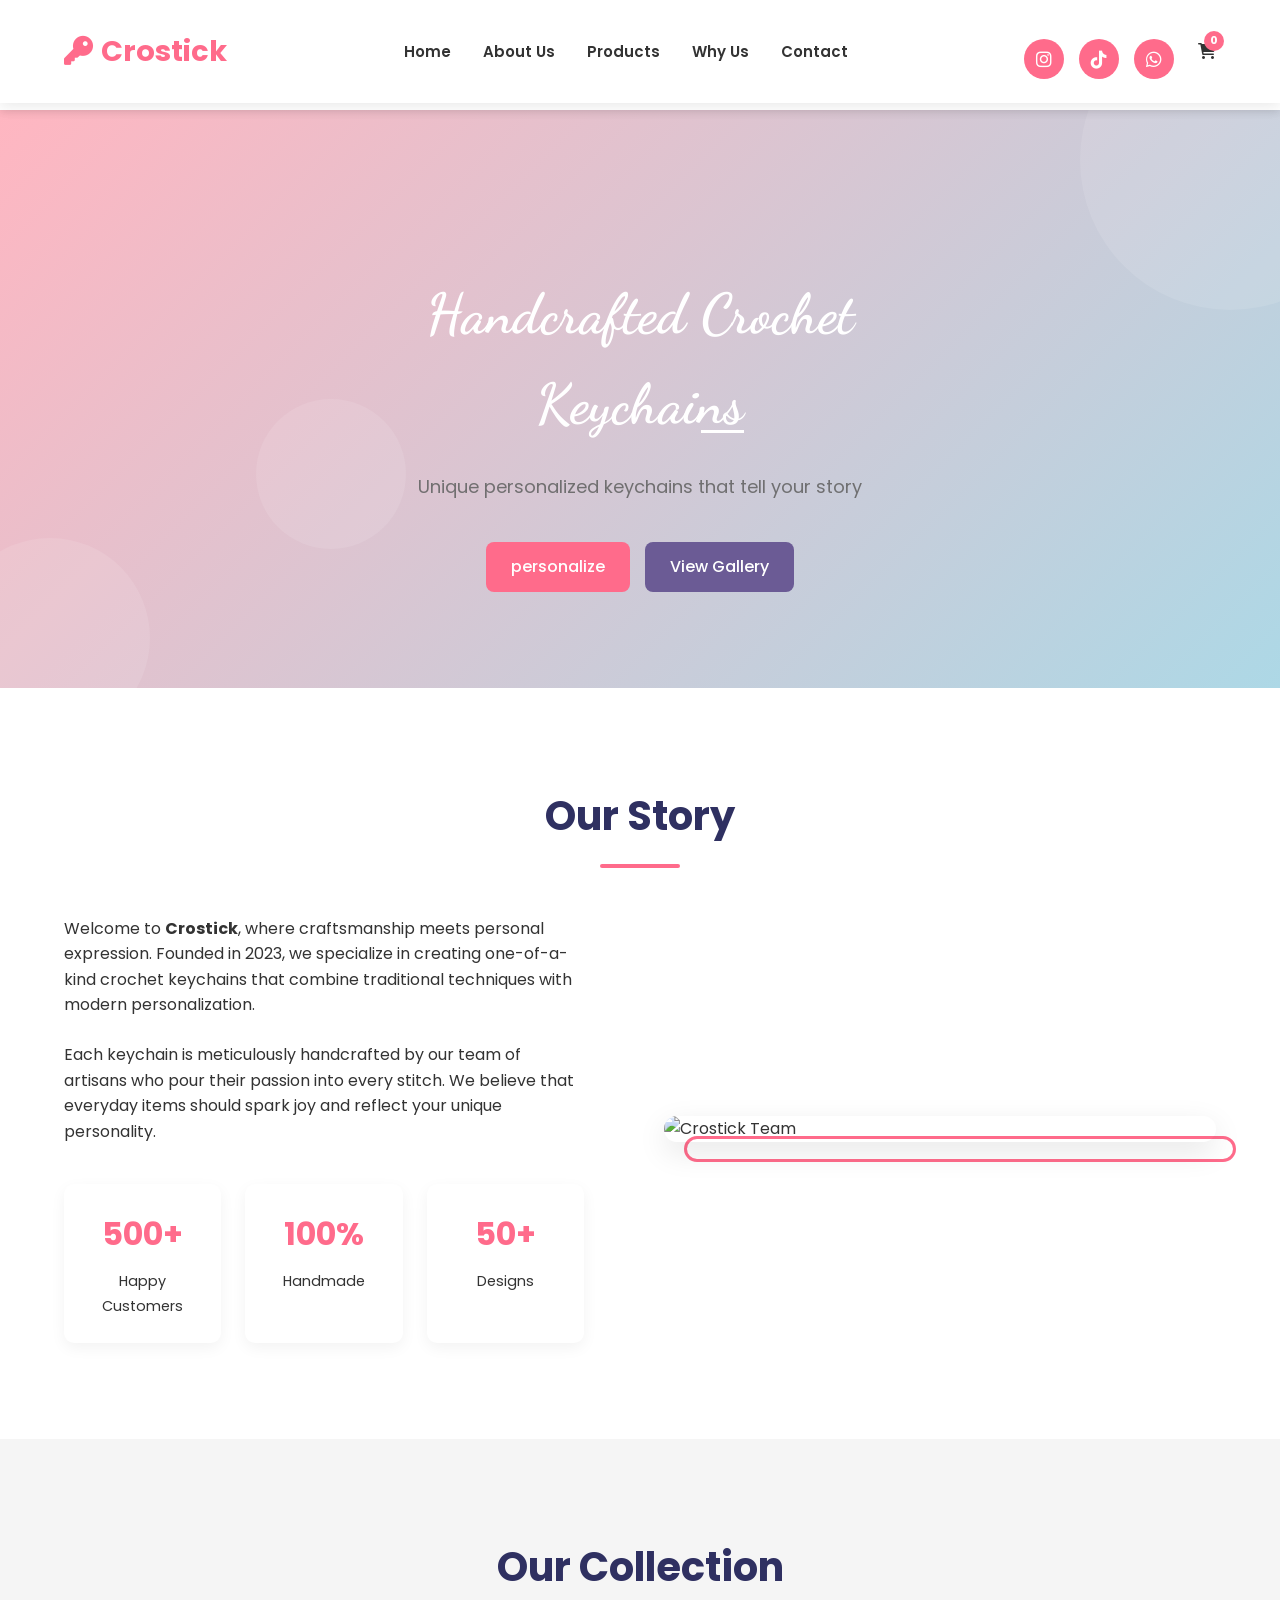
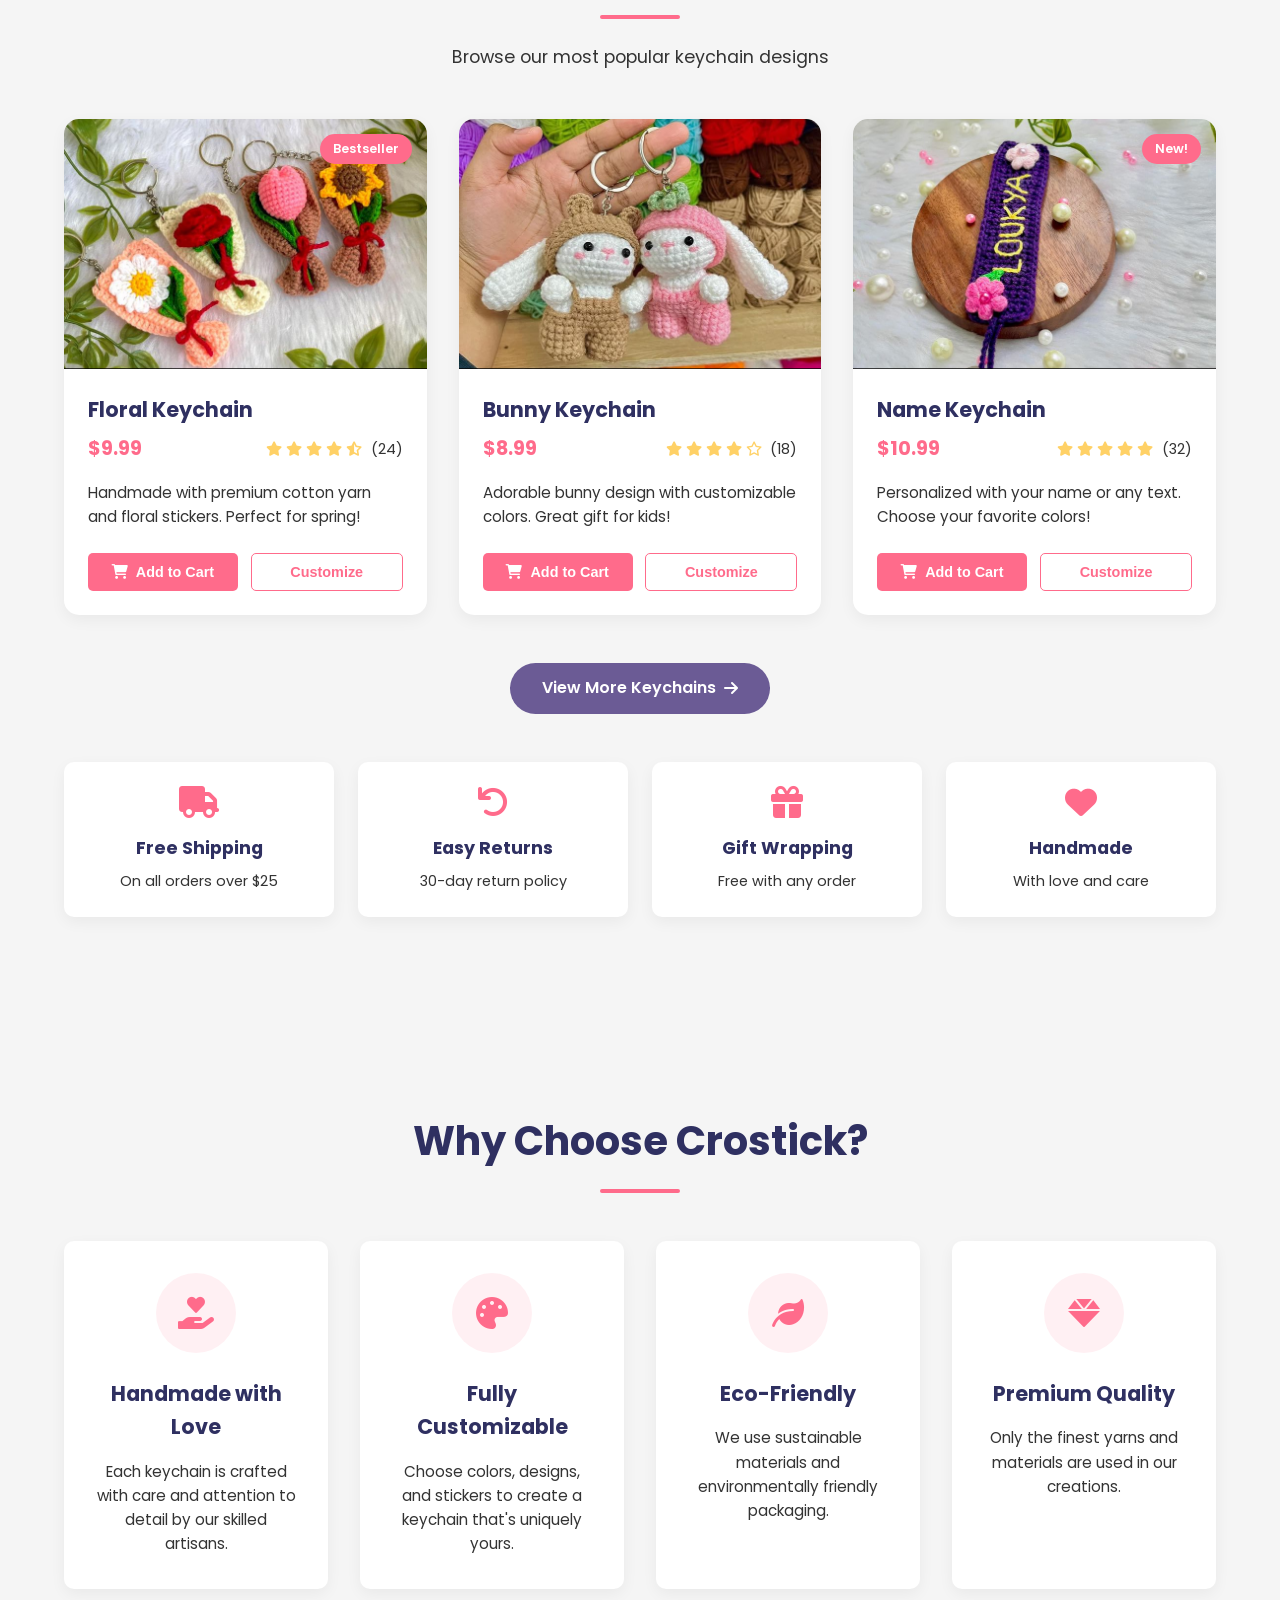
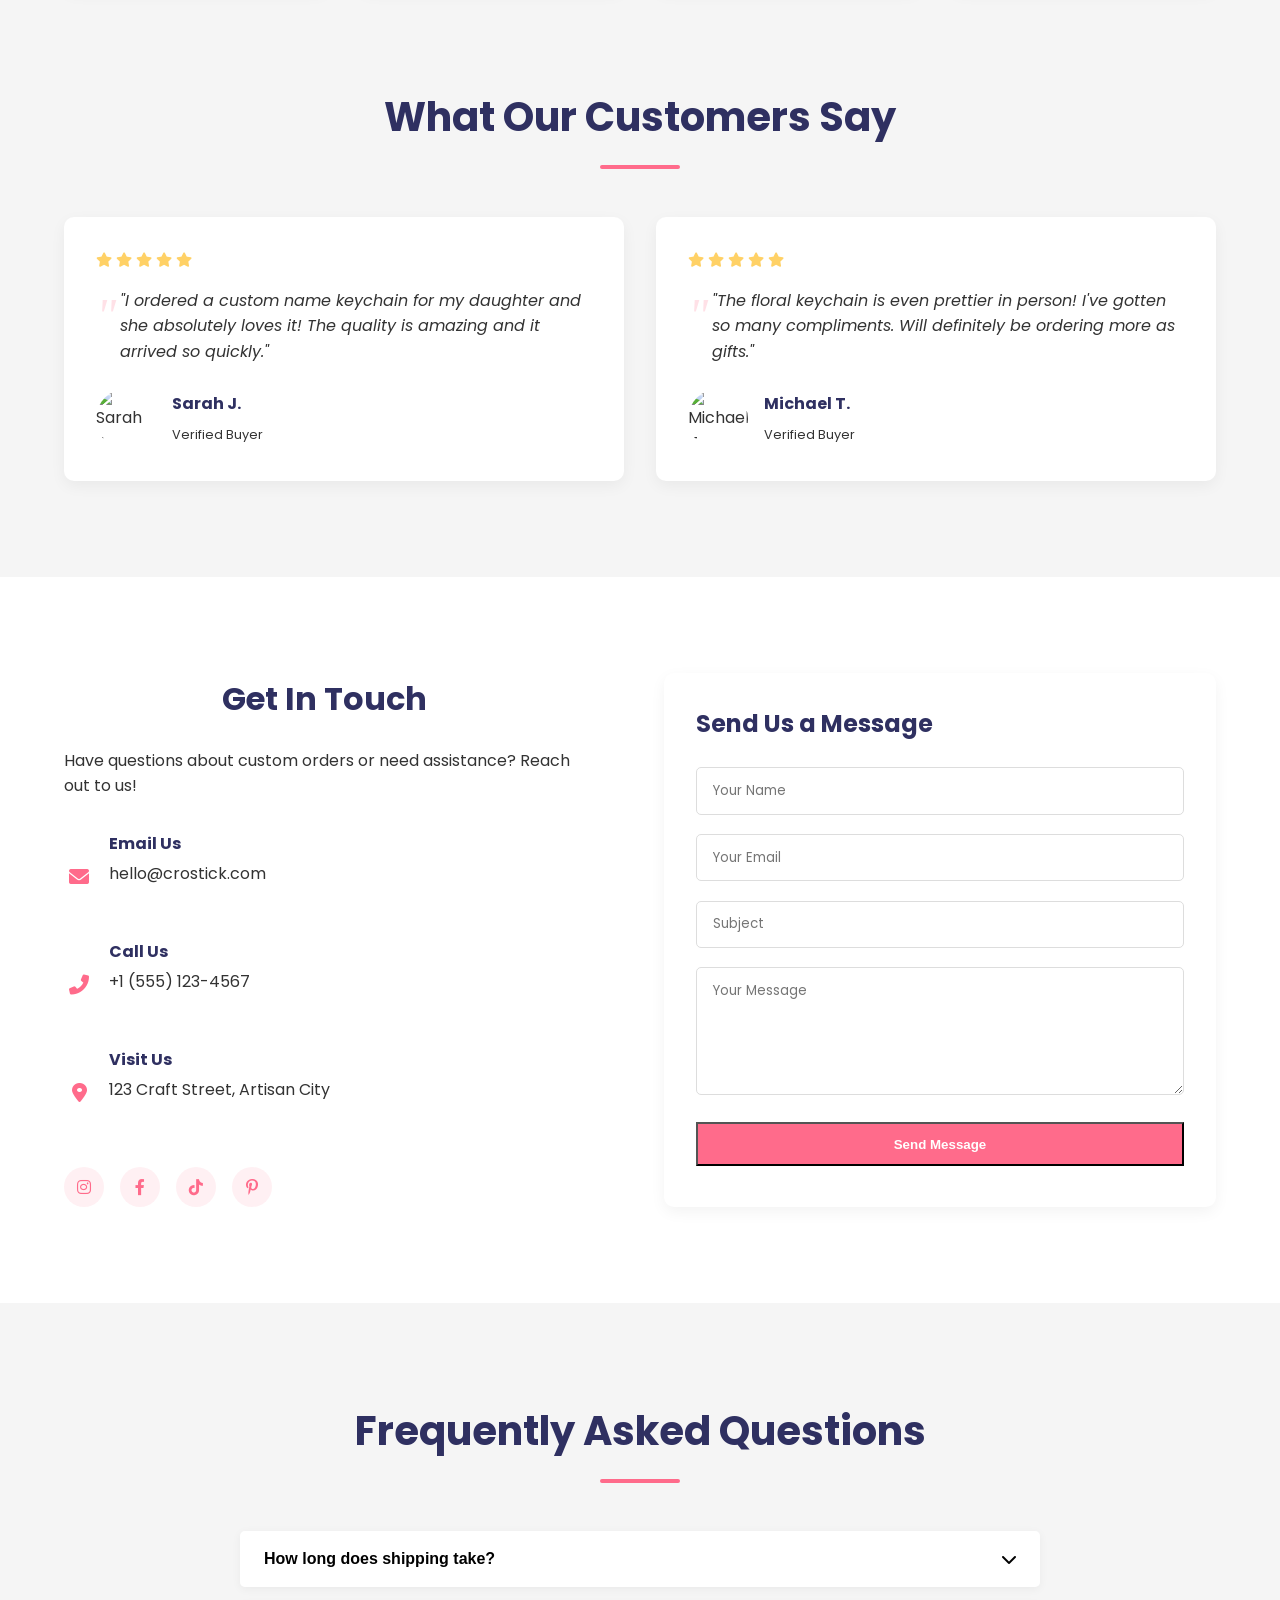
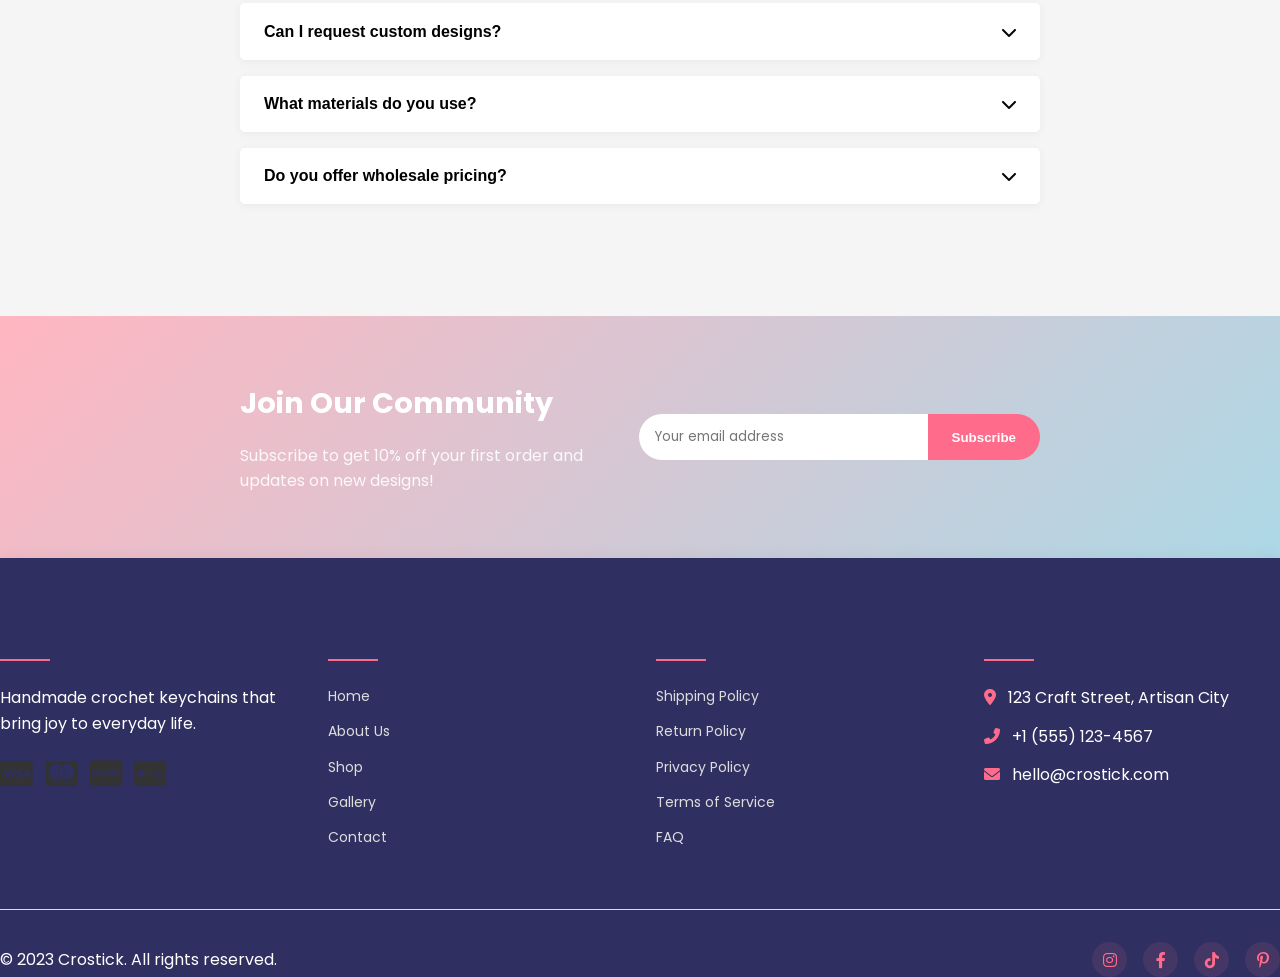
==== index.html @ c7daac14 "proyecto" ====
<!DOCTYPE html>
<html lang="en">
<head>
    <meta charset="UTF-8">
    <meta name="viewport" content="width=device-width, initial-scale=1.0">
    <title>Crostick - Personalized Crochet Keychains</title>
    <link rel="stylesheet" href="css/index.css">
    <link rel="stylesheet" href="https://cdnjs.cloudflare.com/ajax/libs/font-awesome/6.0.0/css/all.min.css">
    <link href="https://fonts.googleapis.com/css2?family=Poppins:wght@400;600;700&family=Dancing+Script:wght@700&display=swap" rel="stylesheet">
    <style>
    /* Animación para desplegar FAQ */
    .faq-answer {
        max-height: 0;
        overflow: hidden;
        transition: max-height 0.4s cubic-bezier(0.4,0,0.2,1);
    }
    .faq-item.active .faq-answer {
        max-height: 500px; /* Suficiente para el contenido */
    }
    </style>
</head>
<body>
    <!-- Navbar -->
    <header>
        <nav class="navbar">
            <div class="logo">
                <h1><i class="fas fa-key"></i> Crostick</h1>
            </div>
            <ul class="nav-links">
                <li><a href="#home">Home</a></li>
                <li><a href="#about">About Us</a></li>
                <li><a href="#products">Products</a></li>
                <li><a href="#why">Why Us</a></li>
                <li><a href="#contact">Contact</a></li>
            </ul>
            <div class="nav-right">
                <div class="social-icons">
                    <a href="#"><i class="fab fa-instagram"></i></a>
                    <a href="#"><i class="fab fa-tiktok"></i></a>
                    <a href="#"><i class="fab fa-whatsapp"></i></a>
                </div>
                <div class="cart-icon">
                    <i class="fas fa-shopping-cart"></i>
                    <span class="cart-count">0</span>
                </div>
            </div>
        </nav>
    </header>

    <!-- Hero Section -->
    <section id="home" class="hero">
        <div class="hero-content">
            <h1>Handcrafted <span>Crochet Keychains</span></h1>
            <p class="subtitle">Unique personalized keychains that tell your story</p>
            <div class="hero-buttons">
                <a href="personalize.html" class="btn btn-primary">personalize</a>
                <a href="galeria.html" class="btn btn-secondary">View Gallery</a>
            </div>
        </div>
        <div class="hero-decoration">
            <div class="decoration-circle"></div>
            <div class="decoration-circle"></div>
            <div class="decoration-circle"></div>
        </div>
    </section>

    <!-- About Us -->
    <section id="about" class="about">
        <div class="section-header">
            <h2>Our Story</h2>
            <div class="header-decoration"></div>
        </div>
        <div class="about-content">
            <div class="about-text">
                <p>Welcome to <strong>Crostick</strong>, where craftsmanship meets personal expression. Founded in 2023, we specialize in creating one-of-a-kind crochet keychains that combine traditional techniques with modern personalization.</p>
                <p>Each keychain is meticulously handcrafted by our team of artisans who pour their passion into every stitch. We believe that everyday items should spark joy and reflect your unique personality.</p>
                <div class="about-stats">
                    <div class="stat-item">
                        <span class="stat-number">500+</span>
                        <span class="stat-label">Happy Customers</span>
                    </div>
                    <div class="stat-item">
                        <span class="stat-number">100%</span>
                        <span class="stat-label">Handmade</span>
                    </div>
                    <div class="stat-item">
                        <span class="stat-number">50+</span>
                        <span class="stat-label">Designs</span>
                    </div>
                </div>
            </div>
            <div class="about-image">
                <img src="images/team.jpg" alt="Crostick Team">
                <div class="image-decoration"></div>
            </div>
        </div>
    </section>

    <!-- Products -->
    <section id="products" class="products">
        <div class="section-header">
            <h2>Our Collection</h2>
            <div class="header-decoration"></div>
            <p class="section-subtitle">Browse our most popular keychain designs</p>
        </div>
        <div class="product-grid">
            <div class="product-card">
                <div class="product-badge">Bestseller</div>
                <div class="product-image">
                    <img src="images/flores.jpg" alt="Floral Keychain">
                    <div class="quick-view">Quick View</div>
                </div>
                <div class="product-details">
                    <h3>Floral Keychain</h3>
                    <div class="product-meta">
                        <span class="price">$9.99</span>
                        <div class="rating">
                            <i class="fas fa-star"></i>
                            <i class="fas fa-star"></i>
                            <i class="fas fa-star"></i>
                            <i class="fas fa-star"></i>
                            <i class="fas fa-star-half-alt"></i>
                            <span>(24)</span>
                        </div>
                    </div>
                    <p class="description">Handmade with premium cotton yarn and floral stickers. Perfect for spring!</p>
                    <div class="product-actions">
                        <button class="btn-add"><i class="fas fa-shopping-cart"></i> Add to Cart</button>
                        <button class="btn-customize">Customize</button>
                    </div>
                </div>
            </div>
            
            <div class="product-card">
                <div class="product-image">
                    <img src="images/conejo.jpg" alt="Bunny Keychain">
                    <div class="quick-view">Quick View</div>
                </div>
                <div class="product-details">
                    <h3>Bunny Keychain</h3>
                    <div class="product-meta">
                        <span class="price">$8.99</span>
                        <div class="rating">
                            <i class="fas fa-star"></i>
                            <i class="fas fa-star"></i>
                            <i class="fas fa-star"></i>
                            <i class="fas fa-star"></i>
                            <i class="far fa-star"></i>
                            <span>(18)</span>
                        </div>
                    </div>
                    <p class="description">Adorable bunny design with customizable colors. Great gift for kids!</p>
                    <div class="product-actions">
                        <button class="btn-add"><i class="fas fa-shopping-cart"></i> Add to Cart</button>
                        <button class="btn-customize">Customize</button>
                    </div>
                </div>
            </div>
            
            <div class="product-card">
                <div class="product-badge">New!</div>
                <div class="product-image">
                    <img src="images/nombrw.jpg" alt="Name Keychain">
                    <div class="quick-view">Quick View</div>
                </div>
                <div class="product-details">
                    <h3>Name Keychain</h3>
                    <div class="product-meta">
                        <span class="price">$10.99</span>
                        <div class="rating">
                            <i class="fas fa-star"></i>
                            <i class="fas fa-star"></i>
                            <i class="fas fa-star"></i>
                            <i class="fas fa-star"></i>
                            <i class="fas fa-star"></i>
                            <span>(32)</span>
                        </div>
                    </div>
                    <p class="description">Personalized with your name or any text. Choose your favorite colors!</p>
                    <div class="product-actions">
                        <button class="btn-add"><i class="fas fa-shopping-cart"></i> Add to Cart</button>
                        <button class="btn-customize">Customize</button>
                    </div>
                </div>
            </div>
        </div>
        
        <div class="view-more">
            <a href="gallery.html" class="btn-view-more">
                View More Keychains <i class="fas fa-arrow-right"></i>
            </a>
        </div>
        
        <div class="product-benefits">
            <div class="benefit-card">
                <i class="fas fa-truck"></i>
                <h4>Free Shipping</h4>
                <p>On all orders over $25</p>
            </div>
            <div class="benefit-card">
                <i class="fas fa-undo"></i>
                <h4>Easy Returns</h4>
                <p>30-day return policy</p>
            </div>
            <div class="benefit-card">
                <i class="fas fa-gift"></i>
                <h4>Gift Wrapping</h4>
                <p>Free with any order</p>
            </div>
            <div class="benefit-card">
                <i class="fas fa-heart"></i>
                <h4>Handmade</h4>
                <p>With love and care</p>
            </div>
        </div>
    </section>

    <!-- Why Choose Us -->
    <section id="why" class="why">
        <div class="section-header">
            <h2>Why Choose Crostick?</h2>
            <div class="header-decoration"></div>
        </div>
        <div class="reasons">
            <div class="reason-card">
                <div class="reason-icon">
                    <i class="fas fa-hand-holding-heart"></i>
                </div>
                <h3>Handmade with Love</h3>
                <p>Each keychain is crafted with care and attention to detail by our skilled artisans.</p>
            </div>
            <div class="reason-card">
                <div class="reason-icon">
                    <i class="fas fa-palette"></i>
                </div>
                <h3>Fully Customizable</h3>
                <p>Choose colors, designs, and stickers to create a keychain that's uniquely yours.</p>
            </div>
            <div class="reason-card">
                <div class="reason-icon">
                    <i class="fas fa-leaf"></i>
                </div>
                <h3>Eco-Friendly</h3>
                <p>We use sustainable materials and environmentally friendly packaging.</p>
            </div>
            <div class="reason-card">
                <div class="reason-icon">
                    <i class="fas fa-gem"></i>
                </div>
                <h3>Premium Quality</h3>
                <p>Only the finest yarns and materials are used in our creations.</p>
            </div>
        </div>
        
        <div class="testimonials">
            <div class="section-header">
                <h2>What Our Customers Say</h2>
                <div class="header-decoration"></div>
            </div>
            <div class="testimonial-grid">
                <div class="testimonial-card">
                    <div class="testimonial-content">
                        <div class="rating">
                            <i class="fas fa-star"></i>
                            <i class="fas fa-star"></i>
                            <i class="fas fa-star"></i>
                            <i class="fas fa-star"></i>
                            <i class="fas fa-star"></i>
                        </div>
                        <p>"I ordered a custom name keychain for my daughter and she absolutely loves it! The quality is amazing and it arrived so quickly."</p>
                    </div>
                    <div class="testimonial-author">
                        <img src="images/customer1.jpg" alt="Sarah J.">
                        <div>
                            <h4>Sarah J.</h4>
                            <span>Verified Buyer</span>
                        </div>
                    </div>
                </div>
                
                <div class="testimonial-card">
                    <div class="testimonial-content">
                        <div class="rating">
                            <i class="fas fa-star"></i>
                            <i class="fas fa-star"></i>
                            <i class="fas fa-star"></i>
                            <i class="fas fa-star"></i>
                            <i class="fas fa-star"></i>
                        </div>
                        <p>"The floral keychain is even prettier in person! I've gotten so many compliments. Will definitely be ordering more as gifts."</p>
                    </div>
                    <div class="testimonial-author">
                        <img src="images/customer2.jpg" alt="Michael T.">
                        <div>
                            <h4>Michael T.</h4>
                            <span>Verified Buyer</span>
                        </div>
                    </div>
                </div>
            </div>
        </div>
    </section>

    <!-- Contact -->
    <section id="contact" class="contact">
        <div class="contact-container">
            <div class="contact-info">
                <h2>Get In Touch</h2>
                <p>Have questions about custom orders or need assistance? Reach out to us!</p>
                
                <div class="info-item">
                    <i class="fas fa-envelope"></i>
                    <div>
                        <h4>Email Us</h4>
                        <p>hello@crostick.com</p>
                    </div>
                </div>
                
                <div class="info-item">
                    <i class="fas fa-phone-alt"></i>
                    <div>
                        <h4>Call Us</h4>
                        <p>+1 (555) 123-4567</p>
                    </div>
                </div>
                
                <div class="info-item">
                    <i class="fas fa-map-marker-alt"></i>
                    <div>
                        <h4>Visit Us</h4>
                        <p>123 Craft Street, Artisan City</p>
                    </div>
                </div>
                
                <div class="social-links">
                    <a href="#"><i class="fab fa-instagram"></i></a>
                    <a href="#"><i class="fab fa-facebook-f"></i></a>
                    <a href="#"><i class="fab fa-tiktok"></i></a>
                    <a href="#"><i class="fab fa-pinterest-p"></i></a>
                </div>
            </div>
            
            <div class="contact-form">
                <h3>Send Us a Message</h3>
                <form>
                    <div class="form-group">
                        <input type="text" placeholder="Your Name" required>
                    </div>
                    <div class="form-group">
                        <input type="email" placeholder="Your Email" required>
                    </div>
                    <div class="form-group">
                        <input type="text" placeholder="Subject">
                    </div>
                    <div class="form-group">
                        <textarea placeholder="Your Message" rows="5" required></textarea>
                    </div>
                    <button type="submit" class="btn-submit">Send Message</button>
                </form>
            </div>
        </div>
    </section>

    <!-- FAQ -->
    <section class="faq">
        <div class="section-header">
            <h2>Frequently Asked Questions</h2>
            <div class="header-decoration"></div>
        </div>
        <div class="faq-container">
            <div class="faq-item">
                <button class="faq-question">
                    How long does shipping take?
                    <i class="fas fa-chevron-down"></i>
                </button>
                <div class="faq-answer">
                    <p>We typically process orders within 1-2 business days. Domestic shipping takes 3-5 business days, while international shipping may take 7-14 business days depending on your location.</p>
                </div>
            </div>
            
            <div class="faq-item">
                <button class="faq-question">
                    Can I request custom designs?
                    <i class="fas fa-chevron-down"></i>
                </button>
                <div class="faq-answer">
                    <p>Absolutely! We love creating custom designs. Please contact us with your ideas and we'll work with you to bring your vision to life. Custom orders may take 1-2 weeks to complete.</p>
                </div>
            </div>
            
            <div class="faq-item">
                <button class="faq-question">
                    What materials do you use?
                    <i class="fas fa-chevron-down"></i>
                </button>
                <div class="faq-answer">
                    <p>We use high-quality cotton yarn for durability and softness. Our stickers are waterproof and fade-resistant. All materials are non-toxic and safe for all ages.</p>
                </div>
            </div>
            
            <div class="faq-item">
                <button class="faq-question">
                    Do you offer wholesale pricing?
                    <i class="fas fa-chevron-down"></i>
                </button>
                <div class="faq-answer">
                    <p>Yes! We offer special pricing for bulk orders (10+ items). Please email us at wholesale@crostick.com for more information.</p>
                </div>
            </div>
        </div>
    </section>

    <!-- Newsletter -->
    <section class="newsletter">
        <div class="newsletter-container">
            <div class="newsletter-text">
                <h3>Join Our Community</h3>
                <p>Subscribe to get 10% off your first order and updates on new designs!</p>
            </div>
            <form class="newsletter-form">
                <input type="email" placeholder="Your email address" required>
                <button type="submit">Subscribe</button>
            </form>
        </div>
    </section>

    <!-- Footer -->
    <footer>
        <div class="footer-container">
            <div class="footer-col">
                <h4><i class="fas fa-key"></i> Crostick</h4>
                <p>Handmade crochet keychains that bring joy to everyday life.</p>
                <div class="payment-methods">
                    <i class="fab fa-cc-visa"></i>
                    <i class="fab fa-cc-mastercard"></i>
                    <i class="fab fa-cc-paypal"></i>
                    <i class="fab fa-cc-apple-pay"></i>
                </div>
            </div>
            
            <div class="footer-col">
                <h4>Quick Links</h4>
                <ul>
                    <li><a href="#home">Home</a></li>
                    <li><a href="#about">About Us</a></li>
                    <li><a href="#products">Shop</a></li>
                    <li><a href="#gallery">Gallery</a></li>
                    <li><a href="#contact">Contact</a></li>
                </ul>
            </div>
            
            <div class="footer-col">
                <h4>Customer Service</h4>
                <ul>
                    <li><a href="#">Shipping Policy</a></li>
                    <li><a href="#">Return Policy</a></li>
                    <li><a href="#">Privacy Policy</a></li>
                    <li><a href="#">Terms of Service</a></li>
                    <li><a href="#">FAQ</a></li>
                </ul>
            </div>
            
            <div class="footer-col">
                <h4>Contact Info</h4>
                <ul>
                    <li><i class="fas fa-map-marker-alt"></i> 123 Craft Street, Artisan City</li>
                    <li><i class="fas fa-phone-alt"></i> +1 (555) 123-4567</li>
                    <li><i class="fas fa-envelope"></i> hello@crostick.com</li>
                </ul>
            </div>
        </div>
        
        <div class="footer-bottom">
            <p>&copy; 2023 Crostick. All rights reserved.</p>
            <div class="footer-social">
                <a href="#"><i class="fab fa-instagram"></i></a>
                <a href="#"><i class="fab fa-facebook-f"></i></a>
                <a href="#"><i class="fab fa-tiktok"></i></a>
                <a href="#"><i class="fab fa-pinterest-p"></i></a>
            </div>
        </div>
    </footer>

    <script src="js/script.js"></script>
    <script>
    // Mostrar/ocultar respuestas del FAQ con animación
    document.querySelectorAll('.faq-question').forEach(function(btn) {
        btn.addEventListener('click', function() {
            var item = this.parentElement;
            item.classList.toggle('active');
        });
    });
    </script>
</body>
</html>
---- css/index.css ----
/* Global Styles */
:root {
    --primary-color: #FF6B88;
    --secondary-color: #6B7AA1;
    --accent-color: #FFD166;
    --light-color: #FFF9F9;
    --dark-color: #333333;
    --text-color: #555555;
    --light-gray: #F5F5F5;
    --medium-gray: #DDDDDD;
    --success-color: #4CAF50;
    --warning-color: #FF9800;
    --error-color: #F44336;
}

* {
    margin: 0;
    padding: 0;
    box-sizing: border-box;
}

body {
    font-family: 'Poppins', sans-serif;
    color: var(--text-color);
    background-color: var(--light-color);
    line-height: 1.6;
    padding-top: 80px; /* For fixed navbar */
}

h1, h2, h3, h4 {
    font-weight: 700;
    color: var(--dark-color);
}

a {
    text-decoration: none;
    color: inherit;
}

img {
    max-width: 100%;
    height: auto;
    display: block;
}

.container {
    width: 90%;
    max-width: 1200px;
    margin: 0 auto;
}

.section-header {
    text-align: center;
    margin-bottom: 3rem;
}

.section-header h2 {
    font-size: 2.5rem;
    margin-bottom: 1rem;
    position: relative;
    display: inline-block;
}

.header-decoration {
    width: 80px;
    height: 4px;
    background: var(--primary-color);
    margin: 0 auto 1.5rem;
    border-radius: 2px;
}

.section-subtitle {
    color: var(--text-color);
    font-size: 1.1rem;
    max-width: 700px;
    margin: 0 auto;
}

.btn {
    display: inline-block;
    padding: 12px 24px;
    border-radius: 30px;
    font-weight: 600;
    text-align: center;
    cursor: pointer;
    transition: all 0.3s ease;
    border: none;
}

.btn-primary {
    background-color: var(--primary-color);
    color: white;
}

.btn-primary:hover {
    background-color: #E05572;
    transform: translateY(-3px);
    box-shadow: 0 5px 15px rgba(255, 107, 136, 0.3);
}

.btn-secondary {
    background-color: white;
    color: var(--primary-color);
    border: 2px solid var(--primary-color);
}

.btn-secondary:hover {
    background-color: var(--primary-color);
    color: white;
    transform: translateY(-3px);
}

/* Navbar */
.navbar {
    display: flex;
    justify-content: space-between;
    align-items: center;
    padding: 1.5rem 5%;
    background-color: white;
    box-shadow: 0 2px 15px rgba(0, 0, 0, 0.1);
    position: fixed;
    width: 100%;
    top: 0;
    z-index: 1000;
}

.logo h1 {
    font-size: 1.8rem;
    color: var(--primary-color);
    display: flex;
    align-items: center;
    gap: 0.5rem;
}

.nav-links {
    display: flex;
    list-style: none;
    gap: 2rem;
}

.nav-links a {
    font-weight: 600;
    position: relative;
    padding: 0.5rem 0;
}

.nav-links a::after {
    content: '';
    position: absolute;
    bottom: 0;
    left: 0;
    width: 0;
    height: 2px;
    background-color: var(--primary-color);
    transition: width 0.3s ease;
}

.nav-links a:hover::after {
    width: 100%;
}

.nav-right {
    display: flex;
    align-items: center;
    gap: 1.5rem;
}

.social-icons {
    display: flex;
    gap: 1rem;
}

.social-icons a {
    font-size: 1.1rem;
    color: var(--primary-color);
    transition: transform 0.3s ease;
}

.social-icons a:hover {
    transform: translateY(-3px);
}

.cart-icon {
    position: relative;
    cursor: pointer;
}

.cart-count {
    position: absolute;
    top: -8px;
    right: -8px;
    background-color: var(--primary-color);
    color: white;
    border-radius: 50%;
    width: 20px;
    height: 20px;
    display: flex;
    align-items: center;
    justify-content: center;
    font-size: 0.7rem;
    font-weight: bold;
}

/* Hero Section */
.hero {
    background: linear-gradient(135deg, #FFB6C1 0%, #ADD8E6 100%);
    color: white;
    padding: 10rem 5% 6rem;
    position: relative;
    overflow: hidden;
}

.hero-content {
    max-width: 600px;
    margin: 0 auto;
    text-align: center;
    position: relative;
    z-index: 2;
}

.hero h1 {
    font-size: 3.5rem;
    margin-bottom: 1.5rem;
    color: white;
    font-family: 'Dancing Script', cursive;
}

.hero h1 span {
    color: white;
    position: relative;
}

.hero h1 span::after {
    content: '';
    position: absolute;
    bottom: 5px;
    left: 0;
    width: 100%;
    height: 3px;
    background-color: white;
}

.subtitle {
    font-size: 1.3rem;
    margin-bottom: 2.5rem;
    opacity: 0.9;
}

.hero-buttons {
    display: flex;
    gap: 1.5rem;
    justify-content: center;
}

.hero-decoration {
    position: absolute;
    width: 100%;
    height: 100%;
    top: 0;
    left: 0;
    z-index: 1;
}

.decoration-circle {
    position: absolute;
    border-radius: 50%;
    background-color: rgba(255, 255, 255, 0.1);
}

.decoration-circle:nth-child(1) {
    width: 300px;
    height: 300px;
    top: -100px;
    right: -100px;
}

.decoration-circle:nth-child(2) {
    width: 200px;
    height: 200px;
    bottom: -50px;
    left: -50px;
}

.decoration-circle:nth-child(3) {
    width: 150px;
    height: 150px;
    top: 50%;
    left: 20%;
}

/* About Section */
.about {
    padding: 6rem 5%;
}

.about-content {
    display: grid;
    grid-template-columns: 1fr 1fr;
    gap: 3rem;
    align-items: center;
}

.about-text {
    padding-right: 2rem;
}

.about-text p {
    margin-bottom: 1.5rem;
}

.about-stats {
    display: grid;
    grid-template-columns: repeat(3, 1fr);
    gap: 1.5rem;
    margin-top: 2.5rem;
}

.stat-item {
    text-align: center;
    padding: 1.5rem;
    background-color: white;
    border-radius: 10px;
    box-shadow: 0 5px 15px rgba(0, 0, 0, 0.05);
}

.stat-number {
    font-size: 2rem;
    font-weight: 700;
    color: var(--primary-color);
    display: block;
    margin-bottom: 0.5rem;
}

.stat-label {
    font-size: 0.9rem;
    color: var(--text-color);
}

.about-image {
    position: relative;
}

.about-image img {
    border-radius: 15px;
    box-shadow: 0 10px 30px rgba(0, 0, 0, 0.1);
    z-index: 2;
    position: relative;
}

.image-decoration {
    position: absolute;
    width: 100%;
    height: 100%;
    border: 3px solid var(--primary-color);
    border-radius: 15px;
    top: 20px;
    left: 20px;
    z-index: 1;
}

/* Products Section */
.products {
    padding: 6rem 5%;
    background-color: var(--light-gray);
}

.product-grid {
    display: grid;
    grid-template-columns: repeat(auto-fit, minmax(300px, 1fr));
    gap: 2rem;
}

.product-card {
    background-color: white;
    border-radius: 15px;
    overflow: hidden;
    box-shadow: 0 5px 15px rgba(0, 0, 0, 0.05);
    transition: transform 0.3s ease, box-shadow 0.3s ease;
    position: relative;
}

.product-card:hover {
    transform: translateY(-10px);
    box-shadow: 0 15px 30px rgba(0, 0, 0, 0.1);
}

.product-badge {
    position: absolute;
    top: 15px;
    right: 15px;
    background-color: var(--primary-color);
    color: white;
    padding: 0.3rem 0.8rem;
    border-radius: 20px;
    font-size: 0.8rem;
    font-weight: 600;
    z-index: 3;
}

.product-image {
    position: relative;
    overflow: hidden;
}

.product-image img {
    width: 100%;
    height: 250px;
    object-fit: cover;
    transition: transform 0.5s ease;
}

.product-card:hover .product-image img {
    transform: scale(1.05);
}

.quick-view {
    position: absolute;
    bottom: -50px;
    left: 0;
    width: 100%;
    background-color: rgba(0, 0, 0, 0.7);
    color: white;
    text-align: center;
    padding: 0.8rem;
    transition: bottom 0.3s ease;
}

.product-card:hover .quick-view {
    bottom: 0;
}

.product-details {
    padding: 1.5rem;
}

.product-details h3 {
    margin-bottom: 0.5rem;
    font-size: 1.3rem;
}

.product-meta {
    display: flex;
    justify-content: space-between;
    align-items: center;
    margin-bottom: 1rem;
}

.price {
    font-size: 1.2rem;
    font-weight: 700;
    color: var(--primary-color);
}

.rating {
    color: var(--accent-color);
    font-size: 0.9rem;
}

.rating span {
    color: var(--text-color);
    margin-left: 0.3rem;
}

.description {
    margin-bottom: 1.5rem;
    font-size: 0.95rem;
}

.product-actions {
    display: flex;
    gap: 0.8rem;
}

.btn-add {
    background-color: var(--primary-color);
    color: white;
    border: none;
    padding: 0.6rem 1.2rem;
    border-radius: 5px;
    font-weight: 600;
    font-size: 0.9rem;
    cursor: pointer;
    flex: 1;
    transition: all 0.3s ease;
    display: flex;
    align-items: center;
    justify-content: center;
    gap: 0.5rem;
}

.btn-add:hover {
    background-color: #E05572;
    transform: translateY(-3px);
}

.btn-customize {
    background-color: white;
    color: var(--primary-color);
    border: 1px solid var(--primary-color);
    padding: 0.6rem 1.2rem;
    border-radius: 5px;
    font-weight: 600;
    font-size: 0.9rem;
    cursor: pointer;
    flex: 1;
    transition: all 0.3s ease;
}

.btn-customize:hover {
    background-color: var(--primary-color);
    color: white;
    transform: translateY(-3px);
}

.view-more {
    text-align: center;
    margin: 3rem 0;
}

.btn-view-more {
    display: inline-flex;
    align-items: center;
    gap: 0.5rem;
    padding: 0.8rem 2rem;
    background-color: var(--secondary-color);
    color: white;
    border-radius: 30px;
    font-weight: 600;
    transition: all 0.3s ease;
}

.btn-view-more:hover {
    background-color: #5A698F;
    transform: translateY(-3px);
    box-shadow: 0 5px 15px rgba(107, 122, 161, 0.3);
}

.product-benefits {
    display: grid;
    grid-template-columns: repeat(auto-fit, minmax(200px, 1fr));
    gap: 1.5rem;
    margin-top: 3rem;
}

.benefit-card {
    background-color: white;
    padding: 1.5rem;
    border-radius: 10px;
    text-align: center;
    box-shadow: 0 5px 15px rgba(0, 0, 0, 0.05);
    transition: transform 0.3s ease;
}

.benefit-card:hover {
    transform: translateY(-5px);
}

.benefit-card i {
    font-size: 2rem;
    color: var(--primary-color);
    margin-bottom: 1rem;
}

.benefit-card h4 {
    margin-bottom: 0.5rem;
    font-size: 1.1rem;
}

.benefit-card p {
    font-size: 0.9rem;
    color: var(--text-color);
}

/* Gallery Section */
.gallery {
    padding: 6rem 5%;
}

.gallery-grid {
    display: grid;
    grid-template-columns: repeat(auto-fit, minmax(250px, 1fr));
    gap: 1.5rem;
}

.gallery-item {
    position: relative;
    border-radius: 10px;
    overflow: hidden;
    height: 250px;
}

.gallery-item img {
    width: 100%;
    height: 100%;
    object-fit: cover;
    transition: transform 0.5s ease;
}

.gallery-item:hover img {
    transform: scale(1.1);
}

.gallery-overlay {
    position: absolute;
    top: 0;
    left: 0;
    width: 100%;
    height: 100%;
    background: rgba(0, 0, 0, 0.5);
    display: flex;
    flex-direction: column;
    justify-content: center;
    align-items: center;
    opacity: 0;
    transition: opacity 0.3s ease;
    color: white;
}

.gallery-item:hover .gallery-overlay {
    opacity: 1;
}

.gallery-overlay h4 {
    font-size: 1.5rem;
    margin-bottom: 1rem;
}

.btn-view {
    background-color: var(--primary-color);
    color: white;
    border: none;
    padding: 0.6rem 1.5rem;
    border-radius: 5px;
    font-weight: 600;
    cursor: pointer;
    transition: all 0.3s ease;
}

.btn-view:hover {
    background-color: #E05572;
    transform: translateY(-3px);
}

/* Why Choose Us Section */
.why {
    padding: 6rem 5%;
    background-color: var(--light-gray);
}

.reasons {
    display: grid;
    grid-template-columns: repeat(auto-fit, minmax(250px, 1fr));
    gap: 2rem;
}

.reason-card {
    background-color: white;
    padding: 2rem;
    border-radius: 10px;
    text-align: center;
    box-shadow: 0 5px 15px rgba(0, 0, 0, 0.05);
    transition: transform 0.3s ease;
}

.reason-card:hover {
    transform: translateY(-10px);
}

.reason-icon {
    width: 80px;
    height: 80px;
    background-color: rgba(255, 107, 136, 0.1);
    border-radius: 50%;
    display: flex;
    justify-content: center;
    align-items: center;
    margin: 0 auto 1.5rem;
}

.reason-icon i {
    font-size: 2rem;
    color: var(--primary-color);
}

.reason-card h3 {
    margin-bottom: 1rem;
    font-size: 1.3rem;
}

.reason-card p {
    font-size: 0.95rem;
}

.testimonials {
    margin-top: 6rem;
}

.testimonial-grid {
    display: grid;
    grid-template-columns: repeat(auto-fit, minmax(300px, 1fr));
    gap: 2rem;
    margin-top: 3rem;
}

.testimonial-card {
    background-color: white;
    padding: 2rem;
    border-radius: 10px;
    box-shadow: 0 5px 15px rgba(0, 0, 0, 0.05);
}

.testimonial-content {
    margin-bottom: 1.5rem;
}

.testimonial-content .rating {
    margin-bottom: 1rem;
}

.testimonial-content p {
    font-style: italic;
    position: relative;
    padding-left: 1.5rem;
}

.testimonial-content p::before {
    content: '"';
    position: absolute;
    left: 0;
    top: -10px;
    font-size: 3rem;
    color: rgba(255, 107, 136, 0.2);
    font-family: serif;
}

.testimonial-author {
    display: flex;
    align-items: center;
    gap: 1rem;
}

.testimonial-author img {
    width: 60px;
    height: 60px;
    border-radius: 50%;
    object-fit: cover;
}

.testimonial-author h4 {
    margin-bottom: 0.3rem;
}

.testimonial-author span {
    font-size: 0.8rem;
    color: var(--text-color);
}

/* Contact Section */
.contact {
    padding: 6rem 5%;
}

.contact-container {
    display: grid;
    grid-template-columns: 1fr 1fr;
    gap: 3rem;
}

.contact-info {
    padding-right: 2rem;
}

.contact-info h2 {
    margin-bottom: 1.5rem;
    font-size: 2rem;
}

.contact-info p {
    margin-bottom: 2rem;
}

.info-item {
    display: flex;
    gap: 1rem;
    margin-bottom: 1.5rem;
    align-items: flex-start;
}

.info-item i {
    font-size: 1.2rem;
    color: var(--primary-color);
    margin-top: 0.3rem;
}

.info-item h4 {
    margin-bottom: 0.3rem;
}

.social-links {
    display: flex;
    gap: 1rem;
    margin-top: 2rem;
}

.social-links a {
    width: 40px;
    height: 40px;
    background-color: rgba(255, 107, 136, 0.1);
    border-radius: 50%;
    display: flex;
    justify-content: center;
    align-items: center;
    color: var(--primary-color);
    transition: all 0.3s ease;
}

.social-links a:hover {
    background-color: var(--primary-color);
    color: white;
    transform: translateY(-3px);
}

.contact-form {
    background-color: white;
    padding: 2rem;
    border-radius: 10px;
    box-shadow: 0 5px 15px rgba(0, 0, 0, 0.05);
}

.contact-form h3 {
    margin-bottom: 1.5rem;
    font-size: 1.5rem;
}

.form-group {
    margin-bottom: 1.2rem;
}

.form-group input,
.form-group textarea {
    width: 100%;
    padding: 0.8rem 1rem;
    border: 1px solid var(--medium-gray);
    border-radius: 5px;
    font-family: 'Poppins', sans-serif;
    transition: border-color 0.3s ease;
}

.form-group input:focus,
.form-group textarea:focus {
    border-color: var(--primary-color);
    outline: none;
}

.btn-submit {
    background-color: var(--primary-color);
    color: white;
    width: 100%;
    padding: 0.8rem;
    font-weight: 600;
    transition: all 0.3s ease;
}

.btn-submit:hover {
    background-color: #E05572;
    transform: translateY(-3px);
}

/* FAQ Section */
.faq {
    padding: 6rem 5%;
    background-color: var(--light-gray);
}

.faq-container {
    max-width: 800px;
    margin: 0 auto;
}

.faq-item {
    margin-bottom: 1rem;
    border-radius: 5px;
    overflow: hidden;
    box-shadow: 0 2px 10px rgba(0, 0, 0, 0.05);
}

.faq-question {
    width: 100%;
    padding: 1.2rem 1.5rem;
    background-color: white;
    border: none;
    text-align: left;
    font-weight: 600;
    font-size: 1rem;
    display: flex;
    justify-content: space-between;
    align-items: center;
    cursor: pointer;
    transition: all 0.3s ease;
}

.faq-question:hover {
    background-color: #f9f9f9;
}

.faq-question i {
    transition: transform 0.3s ease;
}

.faq-question.active i {
    transform: rotate(180deg);
}

.faq-answer {
    background-color: white;
    max-height: 0;
    overflow: hidden;
    transition: max-height 0.3s ease;
}

.faq-answer p {
    padding: 0 1.5rem 1.5rem;
}

/* Newsletter Section */
.newsletter {
    padding: 4rem 5%;
    background: linear-gradient(135deg, #FFB6C1 0%, #ADD8E6 100%);
    color: white;
}

.newsletter-container {
    max-width: 800px;
    margin: 0 auto;
    display: grid;
    grid-template-columns: 1fr 1fr;
    gap: 2rem;
    align-items: center;
}

.newsletter-text h3 {
    color: white;
    font-size: 1.8rem;
    margin-bottom: 1rem;
}

.newsletter-text p {
    opacity: 0.9;
}

.newsletter-form {
    display: flex;
}

.newsletter-form input {
    flex: 1;
    padding: 0.8rem 1rem;
    border: none;
    border-radius: 30px 0 0 30px;
    font-family: 'Poppins', sans-serif;
}

.newsletter-form button {
    padding: 0.8rem 1.5rem;
    background-color: var(--primary-color);
    color: white;
    border: none;
    border-radius: 0 30px 30px 0;
    font-weight: 600;
    cursor: pointer;
    transition: all 0.3s ease;
}

.newsletter-form button:hover {
    background-color: #E05572;
}

/* Footer */
footer {
    background-color: white;
    padding: 4rem 5% 2rem;
    box-shadow: 0 -2px 15px rgba(0, 0, 0, 0.05);
}

.footer-container {
    display: grid;
    grid-template-columns: repeat(auto-fit, minmax(200px, 1fr));
    gap: 2rem;
    margin-bottom: 3rem;
}

.footer-col h4 {
    font-size: 1.2rem;
    margin-bottom: 1.5rem;
    position: relative;
    padding-bottom: 0.8rem;
}

.footer-col h4::after {
    content: '';
    position: absolute;
    bottom: 0;
    left: 0;
    width: 50px;
    height: 2px;
    background-color: var(--primary-color);
}

.footer-col p {
    margin-bottom: 1.5rem;
}

.footer-col ul {
    list-style: none;
}

.footer-col ul li {
    margin-bottom: 0.8rem;
}

.footer-col ul li i {
    margin-right: 0.5rem;
    color: var(--primary-color);
}

.payment-methods {
    display: flex;
    gap: 0.8rem;
    margin-top: 1.5rem;
}

.payment-methods i {
    font-size: 1.8rem;
    color: var(--text-color);
}

.footer-bottom {
    display: flex;
    justify-content: space-between;
    align-items: center;
    padding-top: 2rem;
    border-top: 1px solid var(--medium-gray);
}

.footer-social {
    display: flex;
    gap: 1rem;
}

.footer-social a {
    width: 35px;
    height: 35px;
    background-color: rgba(255, 107, 136, 0.1);
    border-radius: 50%;
    display: flex;
    justify-content: center;
    align-items: center;
    color: var(--primary-color);
    transition: all 0.3s ease;
}

.footer-social a:hover {
    background-color: var(--primary-color);
    color: white;
    transform: translateY(-3px);
}

/* Responsive Styles */
@media (max-width: 992px) {
    .about-content,
    .contact-container {
        grid-template-columns: 1fr;
    }
    
    .about-image {
        order: -1;
        max-width: 500px;
        margin: 0 auto;
    }
    
    .about-text {
        padding-right: 0;
        text-align: center;
    }
    
    .newsletter-container {
        grid-template-columns: 1fr;
        text-align: center;
    }
    
    .newsletter-form {
        justify-content: center;
    }
}

@media (max-width: 768px) {
    .navbar {
        flex-direction: column;
        padding: 1rem;
        position: relative;
    }
    
    .nav-links {
        margin: 1.5rem 0;
        flex-direction: column;
        gap: 1rem;
        align-items: center;
    }
    
    .nav-right {
        width: 100%;
        justify-content: center;
    }
    
    .hero {
        padding: 8rem 5% 4rem;
    }
    
    .hero h1 {
        font-size: 2.5rem;
    }
    
    .hero-buttons {
        flex-direction: column;
        gap: 1rem;
    }
    
    .product-grid,
    .gallery-grid,
    .reasons,
    .testimonial-grid {
        grid-template-columns: 1fr;
    }
    
    .footer-container {
        grid-template-columns: 1fr;
        gap: 2.5rem;
    }
    
    .footer-bottom {
        flex-direction: column;
        gap: 1.5rem;
    }
}

@media (max-width: 576px) {
    .hero h1 {
        font-size: 2rem;
    }
    
    .section-header h2 {
        font-size: 2rem;
    }
    
    .about-stats {
        grid-template-columns: 1fr;
    }
    
    .product-actions {
        flex-direction: column;
    }
    
    .btn-add,
    .btn-customize {
        width: 100%;
    }
    
    .contact-form {
        padding: 1.5rem;
    }
}
/* All Products Section */
.all-products {
    padding: 6rem 5%;
    background-color: var(--light-gray);
}

.product-filters {
    display: flex;
    justify-content: center;
    gap: 2rem;
    margin-bottom: 3rem;
    flex-wrap: wrap;
}

.filter-group {
    display: flex;
    flex-direction: column;
    gap: 0.5rem;
}

.filter-group label {
    font-weight: 600;
    font-size: 0.9rem;
}

.filter-group select {
    padding: 0.6rem 1rem;
    border-radius: 5px;
    border: 1px solid var(--medium-gray);
    background-color: white;
    min-width: 180px;
}

.product-grid.expanded {
    grid-template-columns: repeat(auto-fit, minmax(250px, 1fr));
}
/* Estilos generales */
:root {
    --primary-color: #FF6B8B;
    --secondary-color: #6B5B95;
    --accent-color: #FFD166;
    --light-color: #F7FFF7;
    --dark-color: #2F3061;
    --text-color: #333;
    --text-light: #666;
    --bg-light: #f9f9f9;
    --border-radius: 8px;
    --box-shadow: 0 4px 15px rgba(0, 0, 0, 0.1);
}

* {
    margin: 0;
    padding: 0;
    box-sizing: border-box;
}

body {
    font-family: 'Poppins', sans-serif;
    line-height: 1.6;
    color: var(--text-color);
    background-color: white;
}

.container {
    width: 90%;
    max-width: 1200px;
    margin: 0 auto;
    padding: 0 15px;
}

.btn {
    display: inline-block;
    background-color: var(--primary-color);
    color: white;
    padding: 12px 25px;
    border: none;
    border-radius: var(--border-radius);
    cursor: pointer;
    text-decoration: none;
    transition: all 0.3s ease;
    font-weight: 500;
    text-align: center;
}

.btn:hover {
    background-color: var(--secondary-color);
    transform: translateY(-2px);
    box-shadow: 0 5px 15px rgba(107, 91, 149, 0.3);
}

.btn-secondary {
    background-color: var(--secondary-color);
}

.btn-secondary:hover {
    background-color: var(--dark-color);
}

.section-bg {
    background-color: var(--bg-light);
    padding: 60px 0;
}

h1, h2, h3, h4 {
    color: var(--dark-color);
    font-weight: 700;
}

h2 {
    font-size: 32px;
    margin-bottom: 20px;
    text-align: center;
}

.subtitle {
    text-align: center;
    color: var(--text-light);
    margin-bottom: 40px;
    font-size: 18px;
}

/* Header */
header {
    background-color: white;
    box-shadow: 0 2px 10px rgba(0, 0, 0, 0.1);
    position: sticky;
    top: 0;
    z-index: 1000;
    padding: 15px 0;
}

header .container {
    display: flex;
    justify-content: space-between;
    align-items: center;
}

.logo {
    display: flex;
    align-items: center;
}

.logo-img {
    height: 50px;
    margin-right: 10px;
}

.logo p {
    font-size: 12px;
    color: var(--text-light);
    font-style: italic;
}

nav ul {
    display: flex;
    list-style: none;
}

nav ul li a {
    color: var(--text-color);
    text-decoration: none;
    padding: 10px 15px;
    font-weight: 500;
    transition: color 0.3s;
    font-size: 15px;
}

nav ul li a:hover, nav ul li a.active {
    color: var(--primary-color);
}

.carrito {
    position: relative;
    cursor: pointer;
}

.carrito i {
    font-size: 22px;
    color: var(--primary-color);
}

.carrito .contador {
    position: absolute;
    top: -10px;
    right: -10px;
    background-color: var(--accent-color);
    color: var(--dark-color);
    border-radius: 50%;
    width: 20px;
    height: 20px;
    display: flex;
    justify-content: center;
    align-items: center;
    font-size: 12px;
    font-weight: bold;
}

/* Hero Section */
#hero {
    background: linear-gradient(rgba(0, 0, 0, 0.4), rgba(0, 0, 0, 0.4)), url('../img/hero-bg.jpg');
    background-size: cover;
    background-position: center;
    color: white;
    text-align: center;
    padding: 120px 0;
    margin-bottom: 60px;
}

#hero h1 {
    font-size: 48px;
    margin-bottom: 20px;
    color: white;
    text-shadow: 1px 1px 3px rgba(0, 0, 0, 0.3);
}

#hero .subtitle {
    font-size: 22px;
    margin-bottom: 30px;
    text-shadow: 1px 1px 2px rgba(0, 0, 0, 0.3);
    max-width: 700px;
    margin-left: auto;
    margin-right: auto;
    color: white;
}

.hero-buttons {
    display: flex;
    gap: 15px;
    justify-content: center;
    flex-wrap: wrap;
}

/* Productos */
#destacados {
    padding: 80px 0;
}

.productos-grid {
    display: grid;
    grid-template-columns: repeat(auto-fill, minmax(280px, 1fr));
    gap: 30px;
    margin-top: 40px;
}

.producto {
    background-color: white;
    border-radius: var(--border-radius);
    overflow: hidden;
    box-shadow: var(--box-shadow);
    transition: transform 0.3s ease, box-shadow 0.3s ease;
    position: relative;
}

.producto:hover {
    transform: translateY(-10px);
    box-shadow: 0 15px 30px rgba(0, 0, 0, 0.1);
}

.producto img {
    width: 100%;
    height: 250px;
    object-fit: cover;
    border-bottom: 1px solid #eee;
}

.sticker-badge {
    position: absolute;
    top: 15px;
    right: 15px;
    background-color: var(--accent-color);
    color: var(--dark-color);
    padding: 5px 10px;
    border-radius: 20px;
    font-size: 12px;
    font-weight: bold;
}

.producto h3 {
    padding: 15px 15px 5px;
    font-size: 18px;
    color: var(--dark-color);
}

.producto .descripcion {
    padding: 0 15px;
    font-size: 14px;
    color: var(--text-light);
    min-height: 40px;
}

.producto .precio {
    padding: 10px 15px 15px;
    font-weight: bold;
    color: var(--primary-color);
    font-size: 20px;
}

.producto .btn {
    margin: 0 15px 15px;
    width: calc(100% - 30px);
    background-color: var(--secondary-color);
}

.producto .btn:hover {
    background-color: var(--dark-color);
}

/* Nosotros */
#nosotros {
    padding: 80px 0;
}

.nosotros-content {
    display: flex;
    flex-wrap: wrap;
    gap: 40px;
    align-items: center;
}

.nosotros-text {
    flex: 1;
    min-width: 300px;
}

.nosotros-img {
    flex: 1;
    min-width: 300px;
}

.nosotros-img img {
    width: 100%;
    border-radius: var(--border-radius);
    box-shadow: var(--box-shadow);
}

/* Valores */
#valores {
    padding: 80px 0;
}

.valores-grid {
    display: grid;
    grid-template-columns: repeat(auto-fill, minmax(250px, 1fr));
    gap: 30px;
    margin-top: 40px;
}

.valor-item {
    background-color: white;
    padding: 30px;
    border-radius: var(--border-radius);
    box-shadow: var(--box-shadow);
    text-align: center;
    transition: transform 0.3s ease;
}

.valor-item:hover {
    transform: translateY(-10px);
}

.valor-icon {
    font-size: 40px;
    color: var(--primary-color);
    margin-bottom: 20px;
}

.valor-item h3 {
    margin-bottom: 15px;
    font-size: 20px;
}

/* Contacto */
#contacto {
    padding: 80px 0;
}

.contacto-content {
    display: flex;
    flex-wrap: wrap;
    gap: 40px;
    margin-top: 30px;
}

.contacto-info {
    flex: 1;
    min-width: 300px;
    background-color: white;
    padding: 30px;
    border-radius: var(--border-radius);
    box-shadow: var(--box-shadow);
}

.info-item {
    display: flex;
    align-items: center;
    gap: 15px;
    margin-bottom: 20px;
}

.info-item i {
    font-size: 20px;
    color: var(--primary-color);
    width: 30px;
    text-align: center;
}

.redes-sociales {
    margin-top: 30px;
}

.social-icons {
    display: flex;
    gap: 15px;
    margin-top: 15px;
}

.social-icons a {
    display: flex;
    align-items: center;
    justify-content: center;
    width: 40px;
    height: 40px;
    background-color: var(--primary-color);
    color: white;
    border-radius: 50%;
    font-size: 18px;
    transition: all 0.3s;
}

.social-icons a:hover {
    background-color: var(--secondary-color);
    transform: translateY(-3px);
}

/* Personalizador */
#personalizador-page {
    padding: 60px 0;
}

.personalizador-header {
    text-align: center;
    margin-bottom: 40px;
}

.personalizador-header h1 {
    font-size: 36px;
    color: var(--dark-color);
    margin-bottom: 10px;
}

.personalizador-container {
    display: flex;
    flex-wrap: wrap;
    gap: 40px;
    margin-top: 30px;
}

.preview-section {
    flex: 1;
    min-width: 300px;
}

.preview-box {
    background-color: white;
    padding: 20px;
    border-radius: var(--border-radius);
    box-shadow: var(--box-shadow);
    text-align: center;
    position: relative;
}

#llavero-preview {
    max-width: 100%;
    height: auto;
    border-radius: var(--border-radius);
}

.sticker-notice {
    position: absolute;
    bottom: 0;
    left: 0;
    right: 0;
    background-color: var(--accent-color);
    color: var(--dark-color);
    padding: 10px;
    font-weight: bold;
    border-radius: 0 0 var(--border-radius) var(--border-radius);
}

.options-section {
    flex: 1;
    min-width: 300px;
}

#personalizador-form {
    background-color: white;
    padding: 30px;
    border-radius: var(--border-radius);
    box-shadow: var(--box-shadow);
}

.form-section {
    margin-bottom: 30px;
    padding-bottom: 20px;
    border-bottom: 1px solid #eee;
}

.form-section h3 {
    display: flex;
    align-items: center;
    gap: 10px;
    font-size: 18px;
    margin-bottom: 15px;
    color: var(--dark-color);
}

.model-options {
    display: grid;
    grid-template-columns: repeat(auto-fill, minmax(100px, 1fr));
    gap: 15px;
}

.model-option {
    cursor: pointer;
}

.model-option input {
    display: none;
}

.model-card {
    display: flex;
    flex-direction: column;
    align-items: center;
    gap: 8px;
    padding: 10px;
    border-radius: var(--border-radius);
    border: 2px solid #eee;
    transition: all 0.3s;
}

.model-option input:checked + .model-card {
    border-color: var(--primary-color);
    background-color: rgba(255, 107, 139, 0.1);
}

.model-card img {
    width: 60px;
    height: 60px;
    object-fit: contain;
}

.color-options {
    display: flex;
    flex-wrap: wrap;
    gap: 10px;
}

.color-option {
    position: relative;
    width: 40px;
    height: 40px;
    border-radius: 50%;
    cursor: pointer;
    border: 2px solid white;
    box-shadow: 0 2px 5px rgba(0, 0, 0, 0.1);
}

.color-option input {
    display: none;
}

.checkmark {
    position: absolute;
    top: 0;
    left: 0;
    right: 0;
    bottom: 0;
    display: flex;
    align-items: center;
    justify-content: center;
    color: white;
    opacity: 0;
    transition: opacity 0.3s;
    background-color: rgba(0, 0, 0, 0.3);
    border-radius: 50%;
}

.color-option input:checked + .checkmark {
    opacity: 1;
}

.detail-options {
    display: flex;
    flex-direction: column;
    gap: 15px;
}

.detail-option {
    display: flex;
    align-items: center;
    gap: 10px;
    position: relative;
}

.detail-option input[type="checkbox"] {
    width: 18px;
    height: 18px;
}

.detail-option input[type="text"] {
    width: 40px;
    padding: 5px;
    text-align: center;
    margin-left: auto;
    border: 1px solid #ddd;
    border-radius: 4px;
}

.btn-add-to-cart {
    width: 100%;
    padding: 15px;
    font-size: 16px;
    display: flex;
    align-items: center;
    justify-content: center;
    gap: 10px;
}

.productos-grid.mini {
    grid-template-columns: repeat(auto-fill, minmax(200px, 1fr));
    margin-top: 30px;
}

.productos-grid.mini .producto {
    text-align: center;
}

.productos-grid.mini .producto .btn {
    width: 100%;
    margin-top: 10px;
}

/* Footer */
footer {
    background-color: var(--dark-color);
    color: white;
    padding: 60px 0 0;
}

footer .container {
    display: grid;
    grid-template-columns: repeat(auto-fill, minmax(250px, 1fr));
    gap: 30px;
}

.footer-col h3 {
    color: white;
    margin-bottom: 20px;
    font-size: 18px;
}

.footer-logo {
    height: 40px;
    margin-bottom: 15px;
}

footer ul {
    list-style: none;
}

footer ul li a {
    color: #ddd;
    text-decoration: none;
    display: block;
    margin-bottom: 10px;
    transition: color 0.3s;
    font-size: 14px;
}

footer ul li a:hover {
    color: var(--accent-color);
}

.copyright {
    text-align: center;
    padding: 20px 0;
    background-color: rgba(0, 0, 0, 0.2);
    margin-top: 60px;
    font-size: 14px;
}

/* Responsive */
@media (max-width: 768px) {
    header .container {
        flex-direction: column;
        text-align: center;
        gap: 15px;
    }

    nav ul {
        flex-wrap: wrap;
        justify-content: center;
    }

    #hero h1 {
        font-size: 36px;
    }

    #hero .subtitle {
        font-size: 18px;
    }

    .personalizador-container, .nosotros-content, .contacto-content {
        flex-direction: column;
    }
    
    .model-options {
        grid-template-columns: repeat(3, 1fr);
    }
}
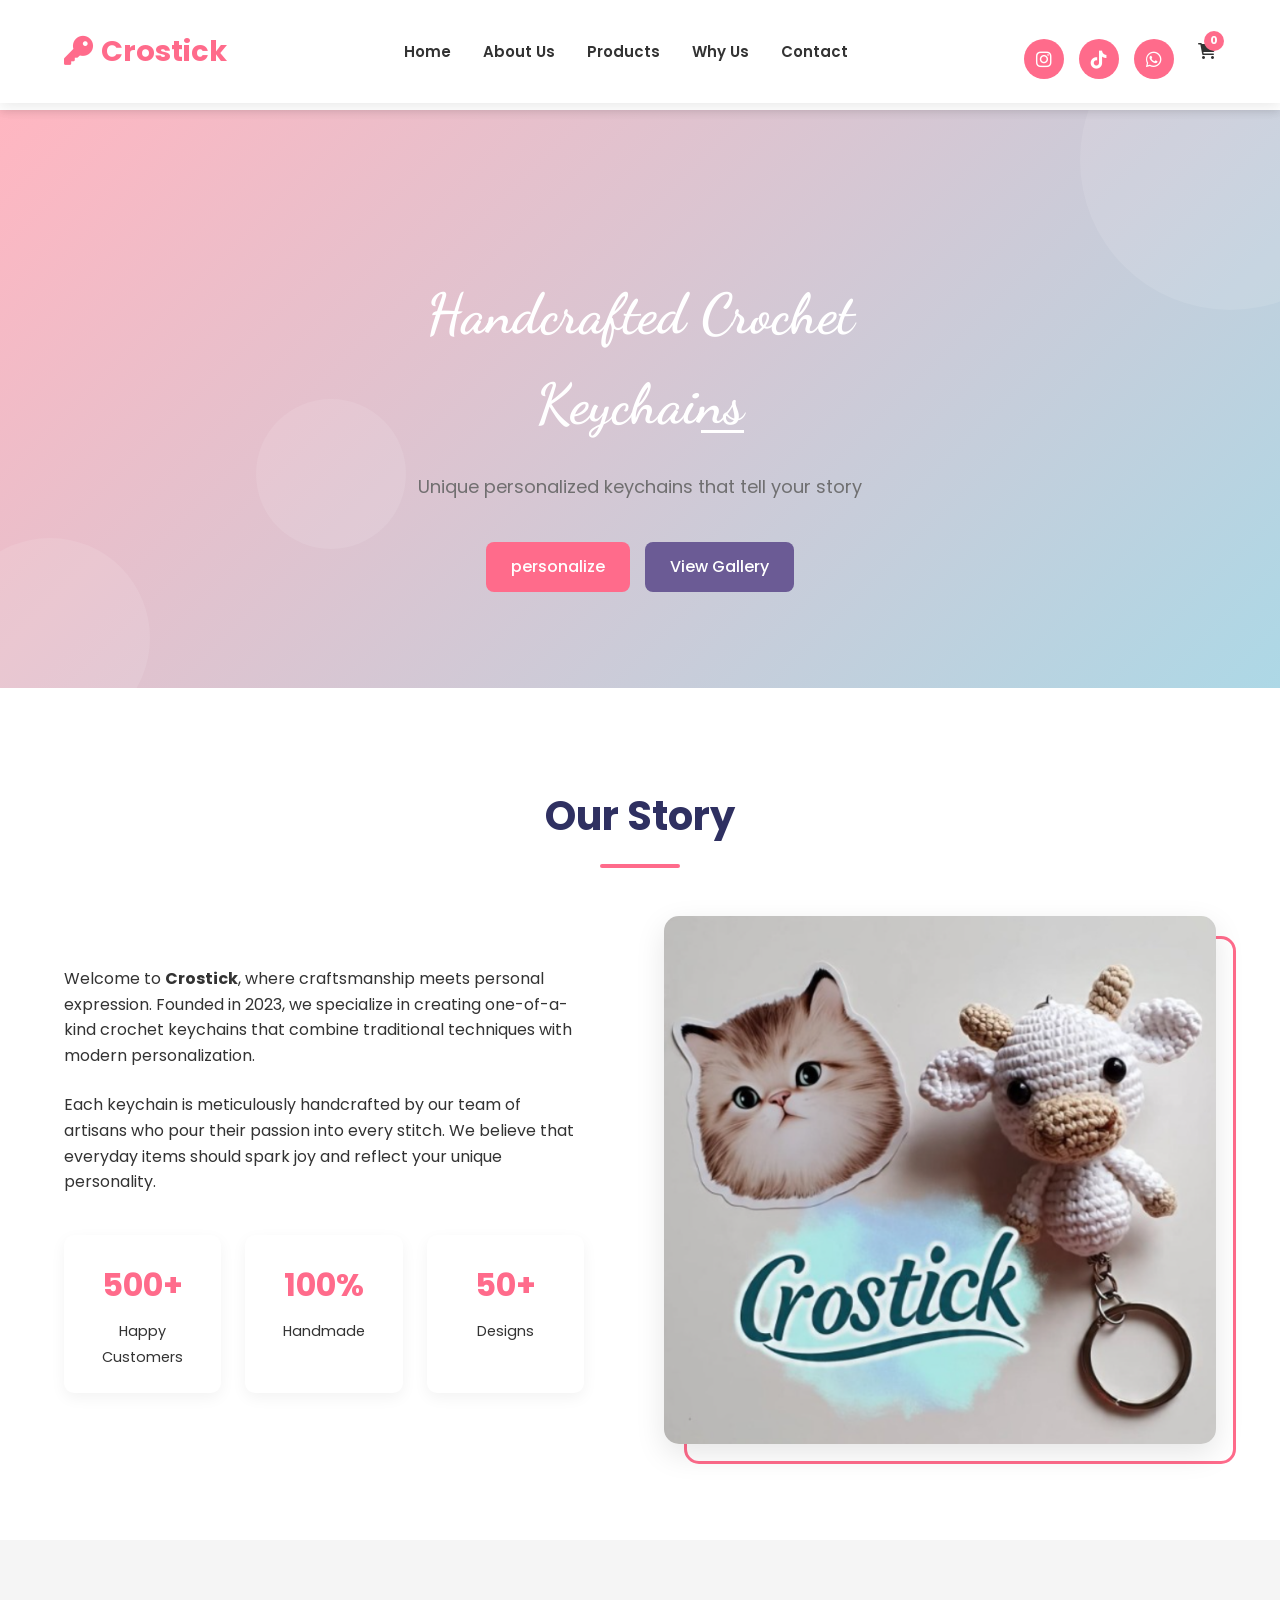
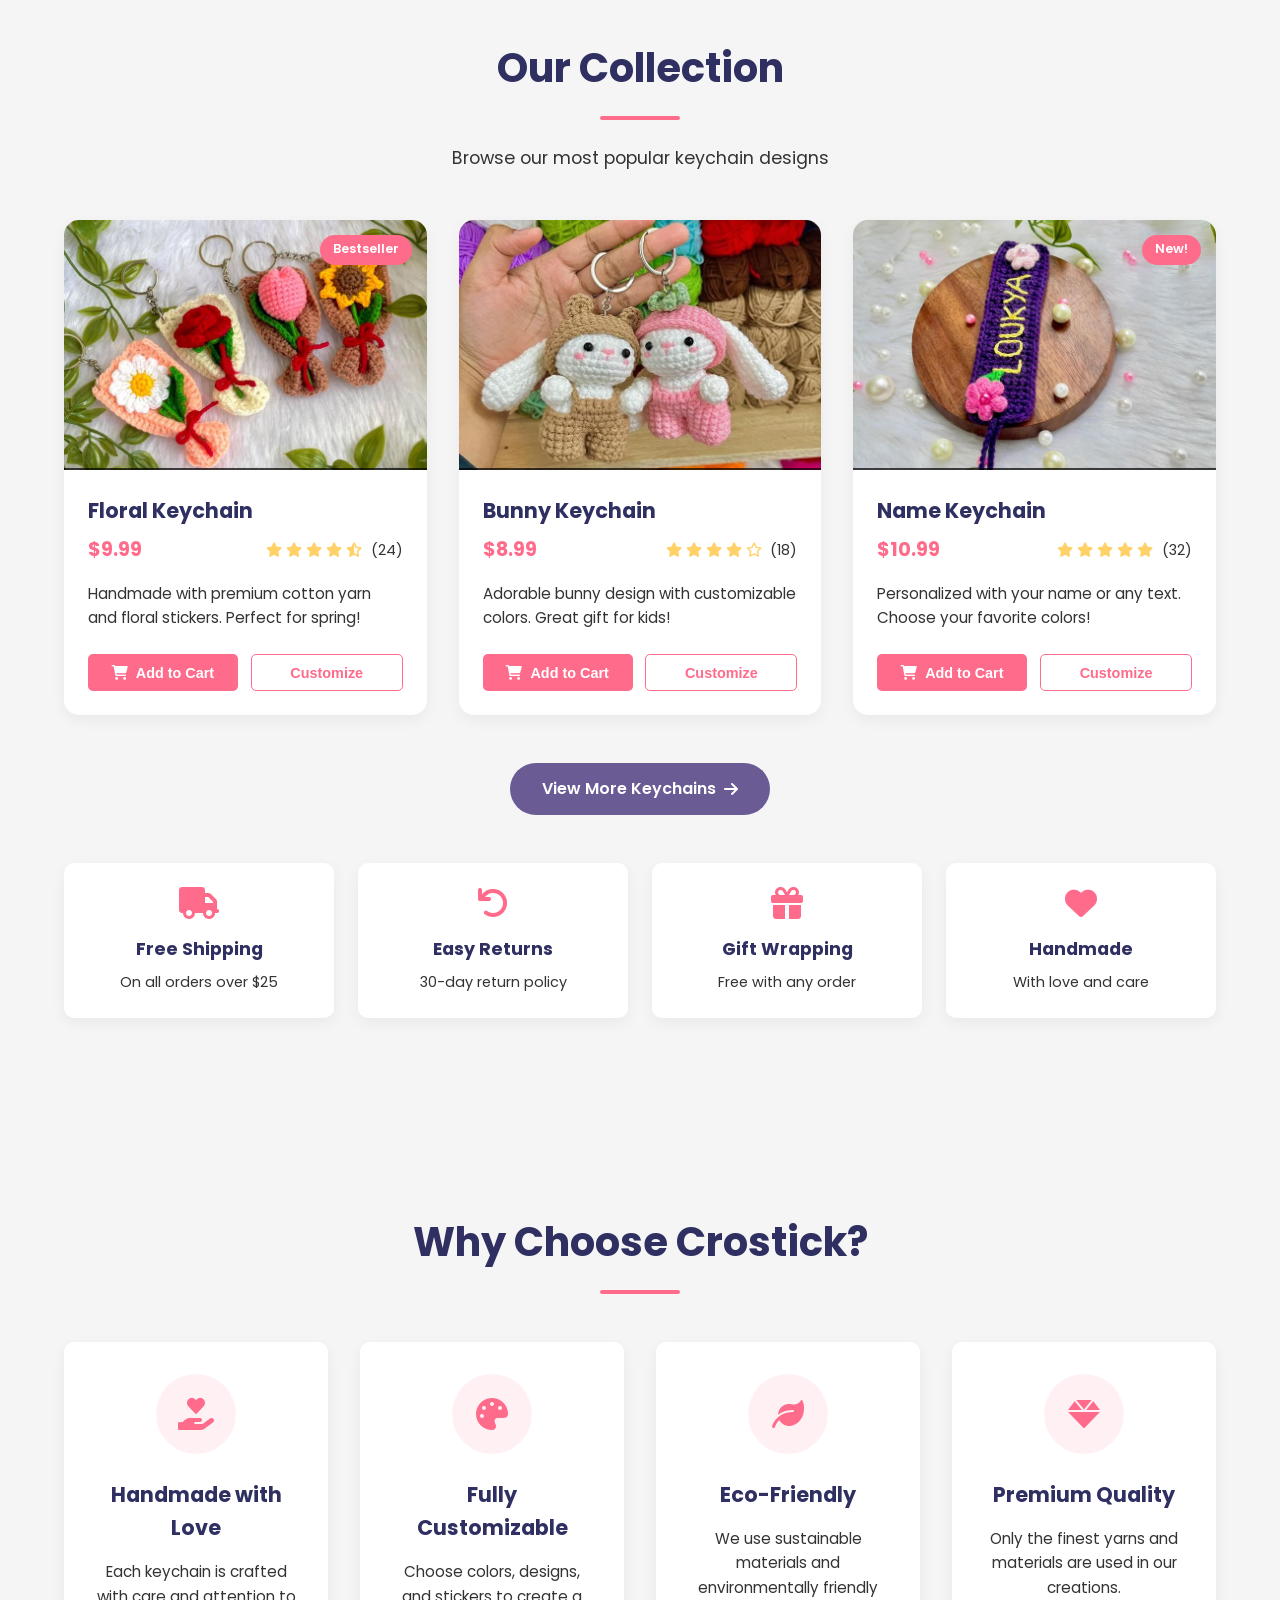
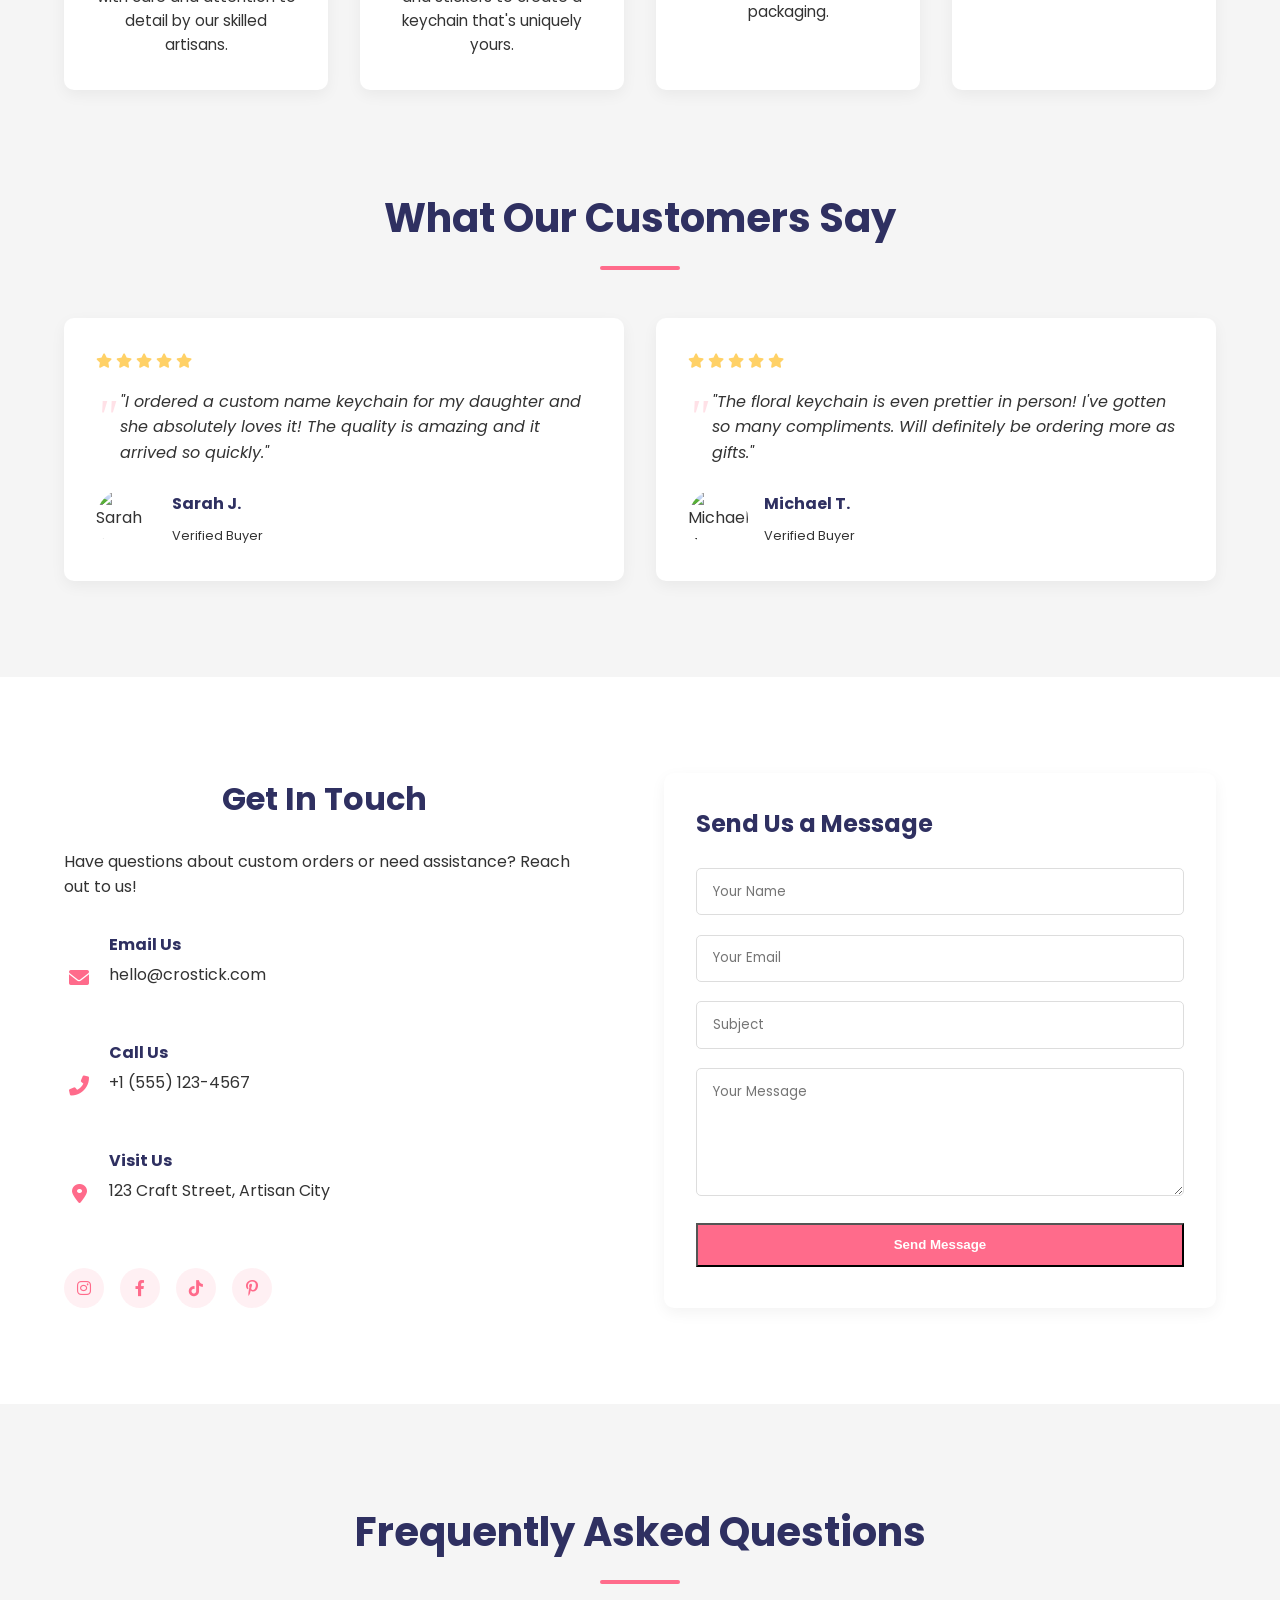
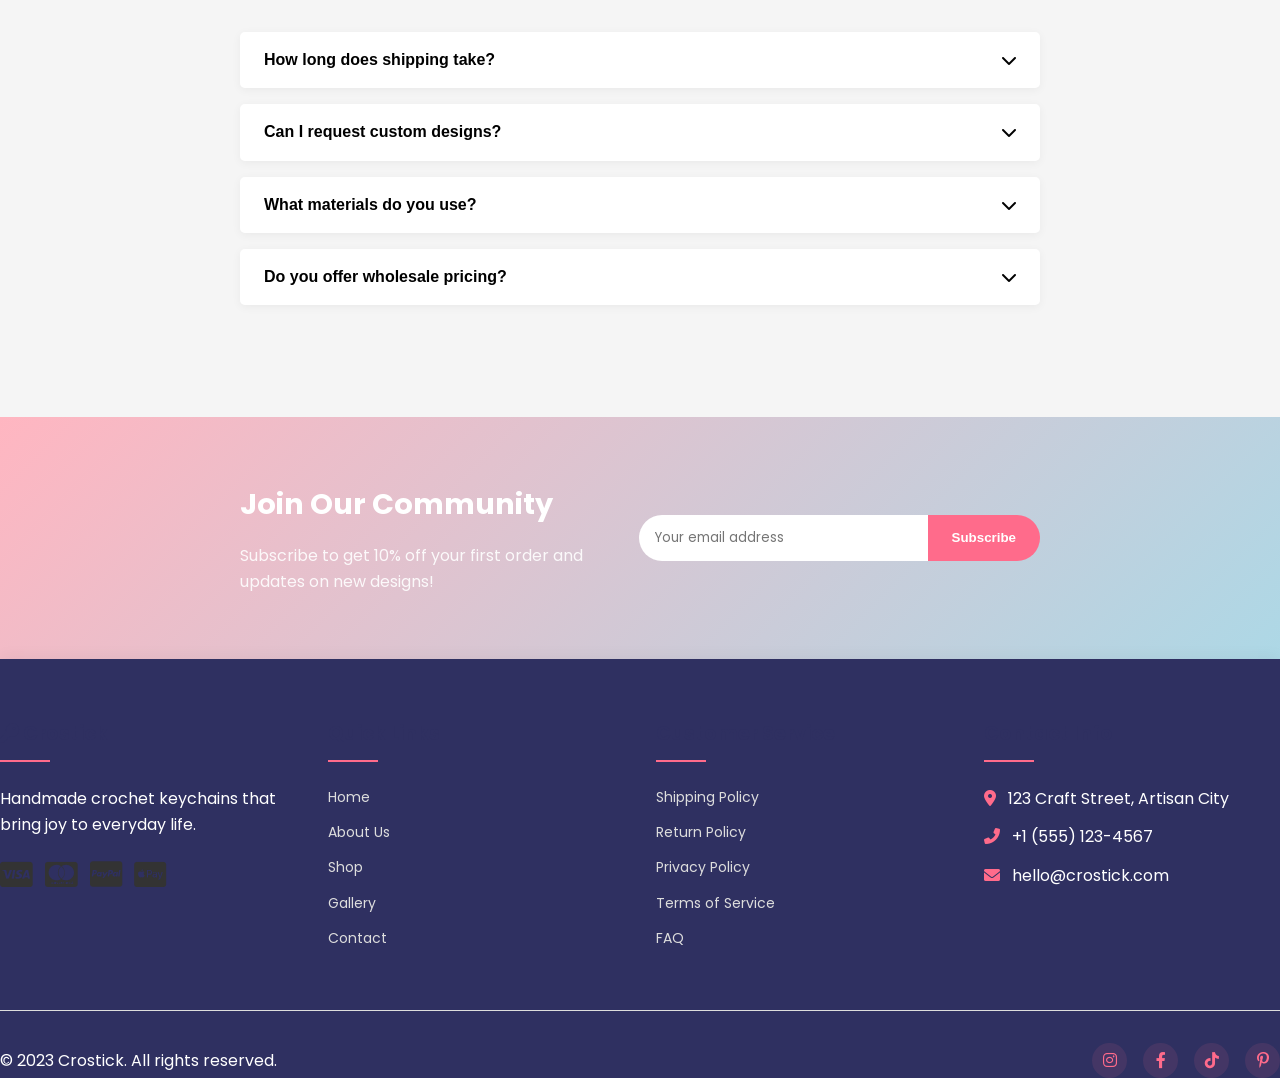
==== commit d74513a6: "el proyecto" ====
--- a/index.html
+++ b/index.html
@@ -90,7 +90,7 @@
                 </div>
             </div>
             <div class="about-image">
-                <img src="images/team.jpg" alt="Crostick Team">
+                <img src="images/log.png" alt="Crostick Team">
                 <div class="image-decoration"></div>
             </div>
         </div>
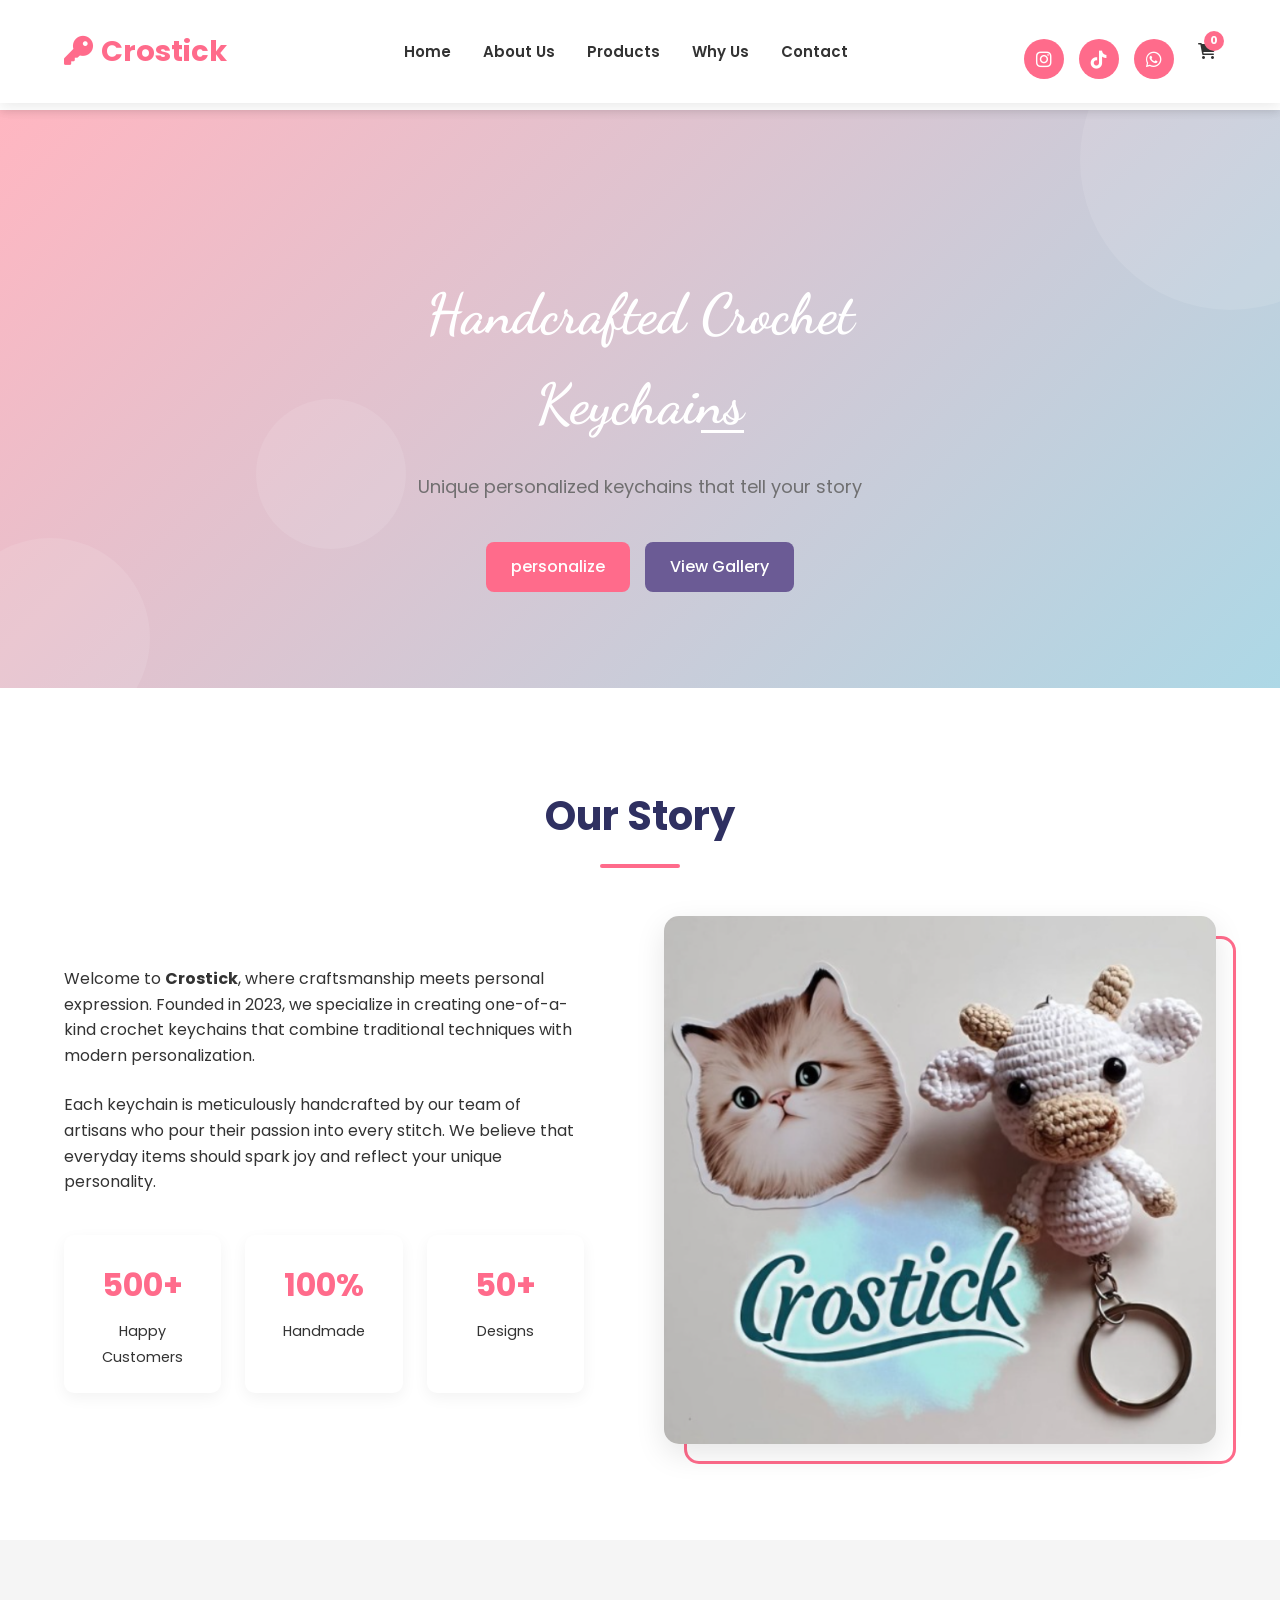
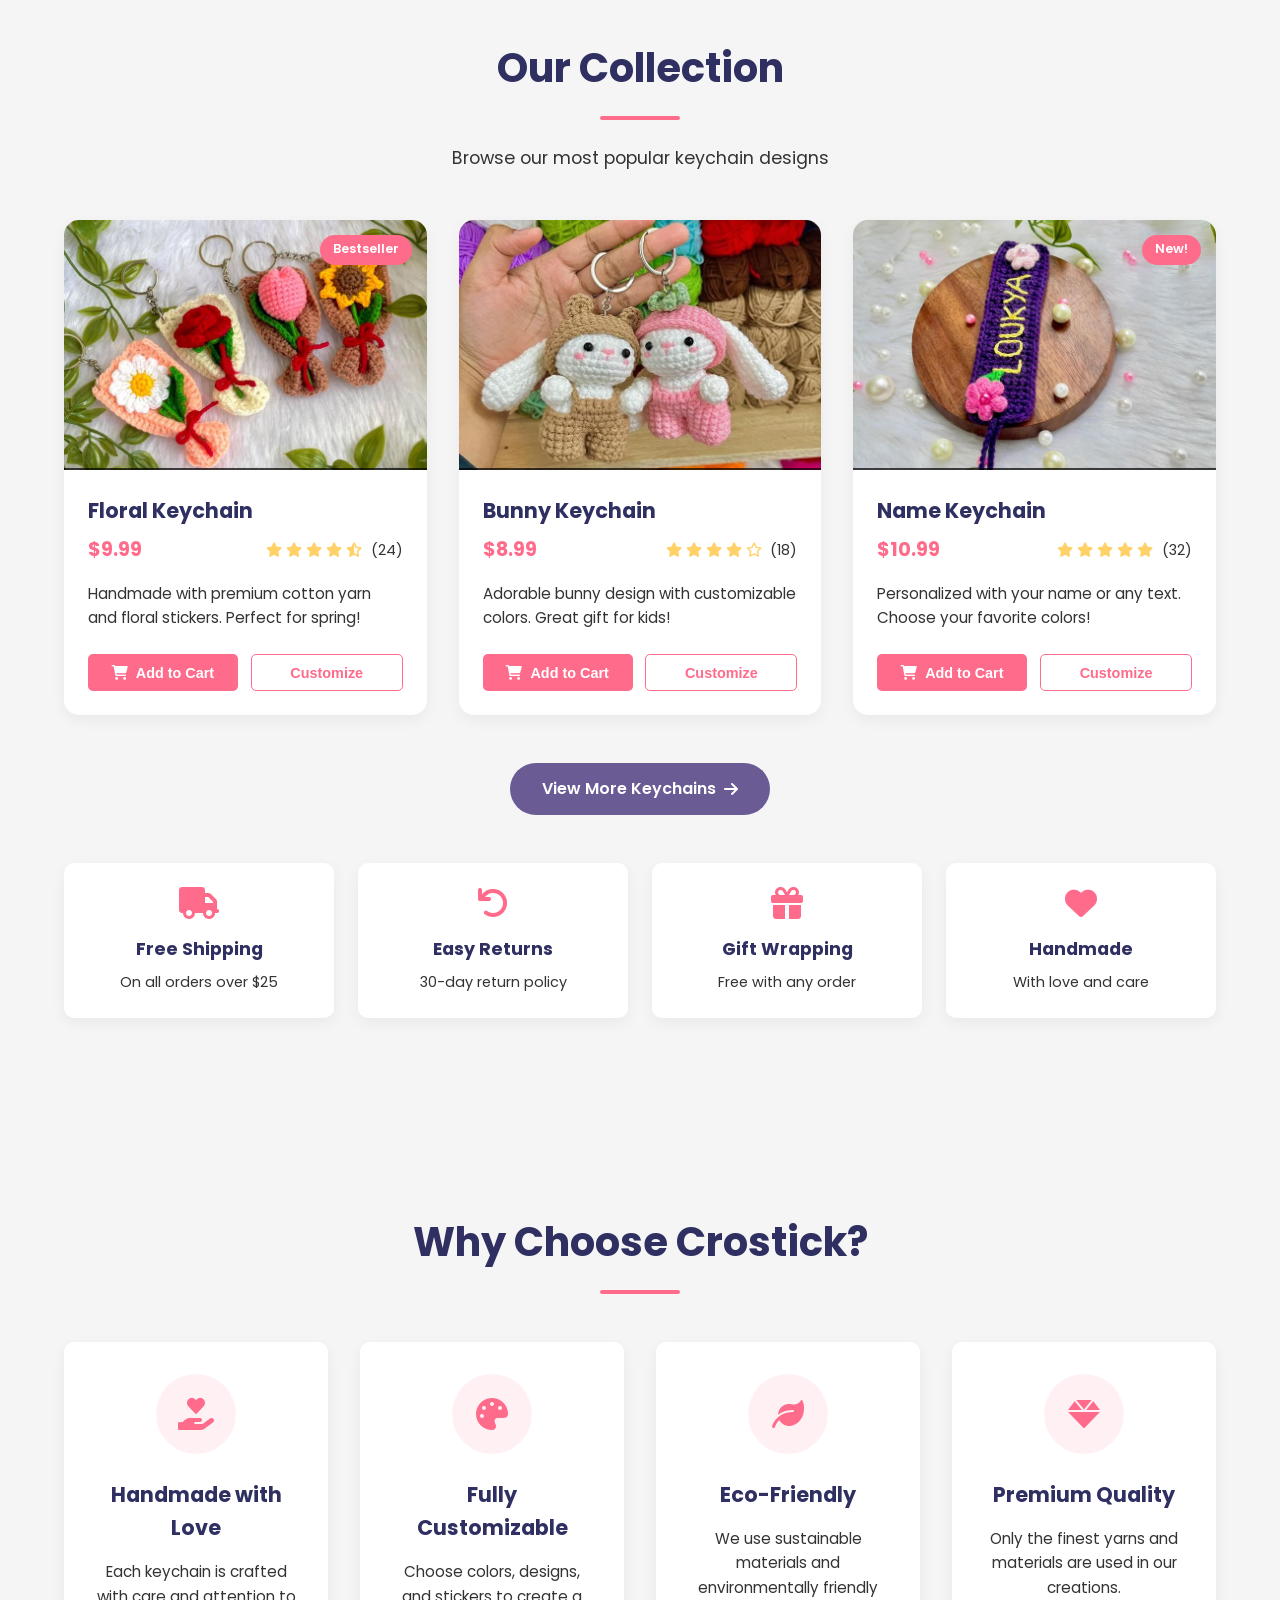
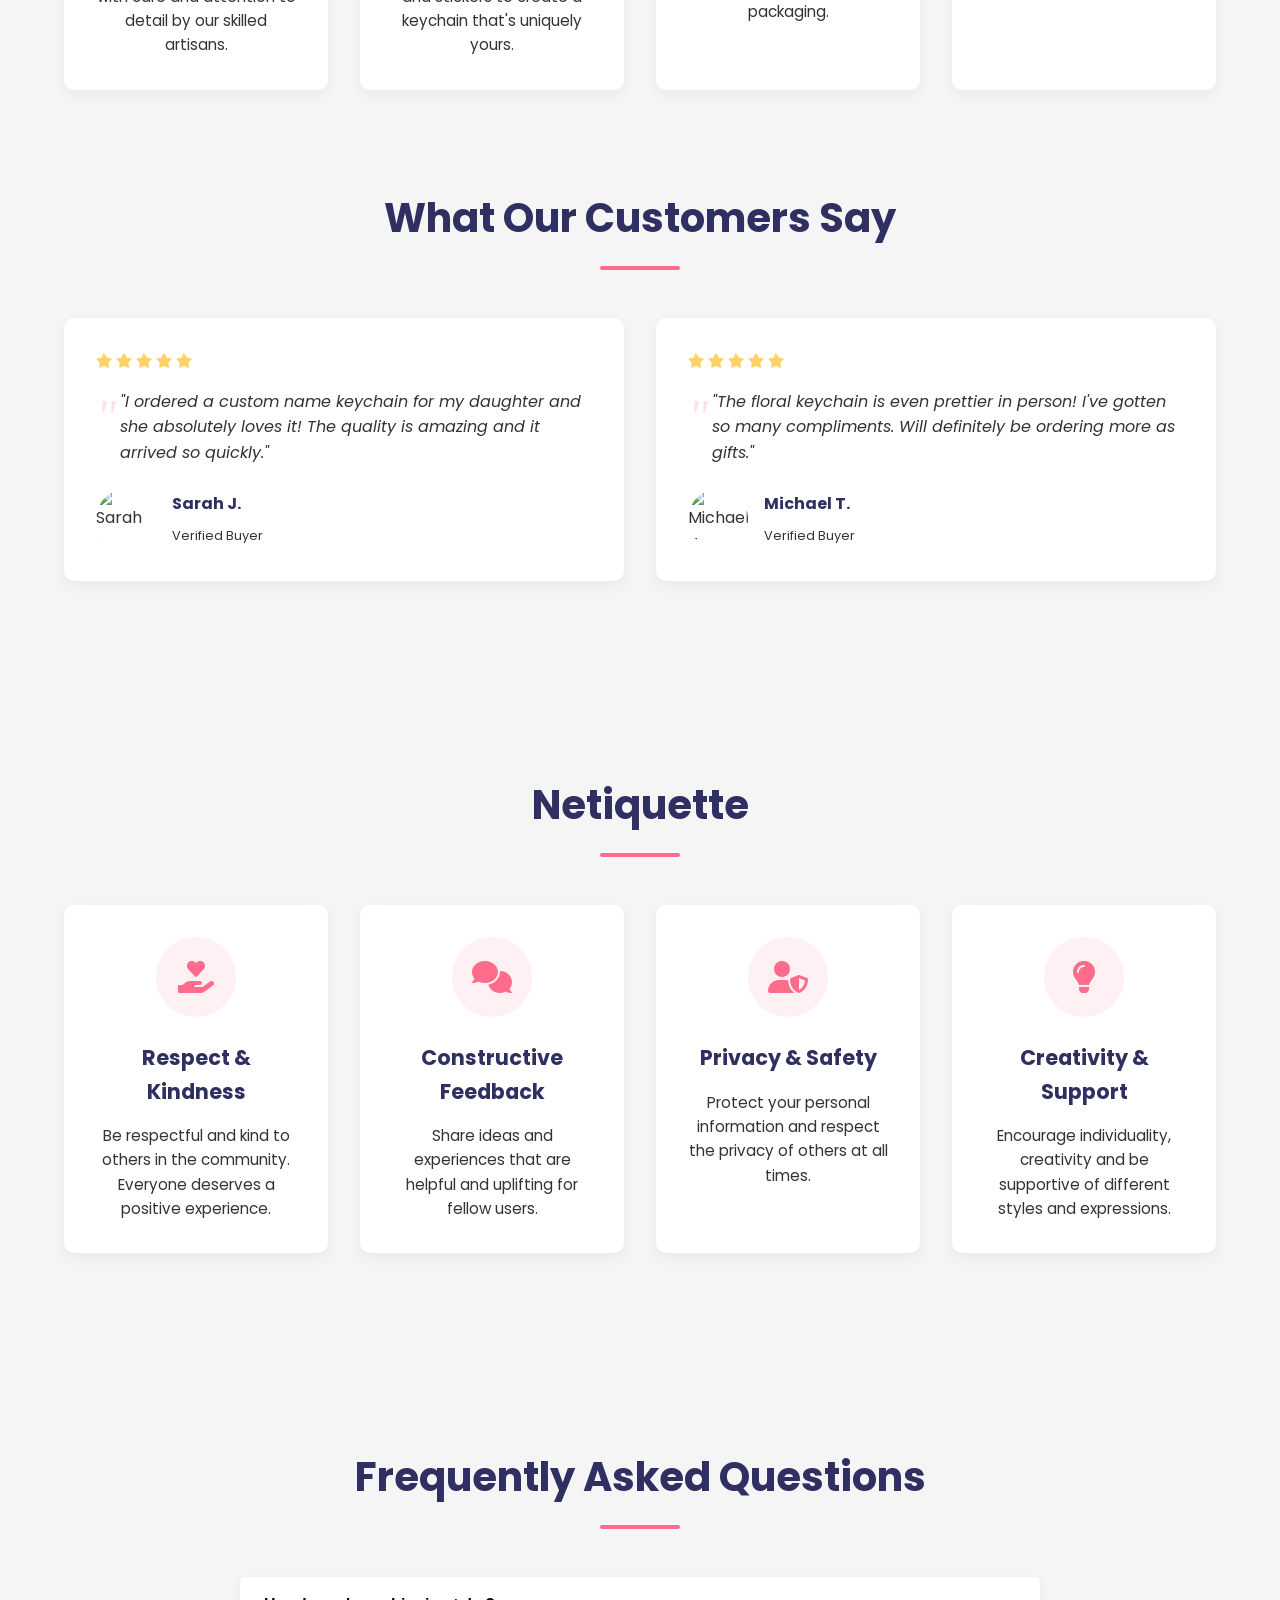
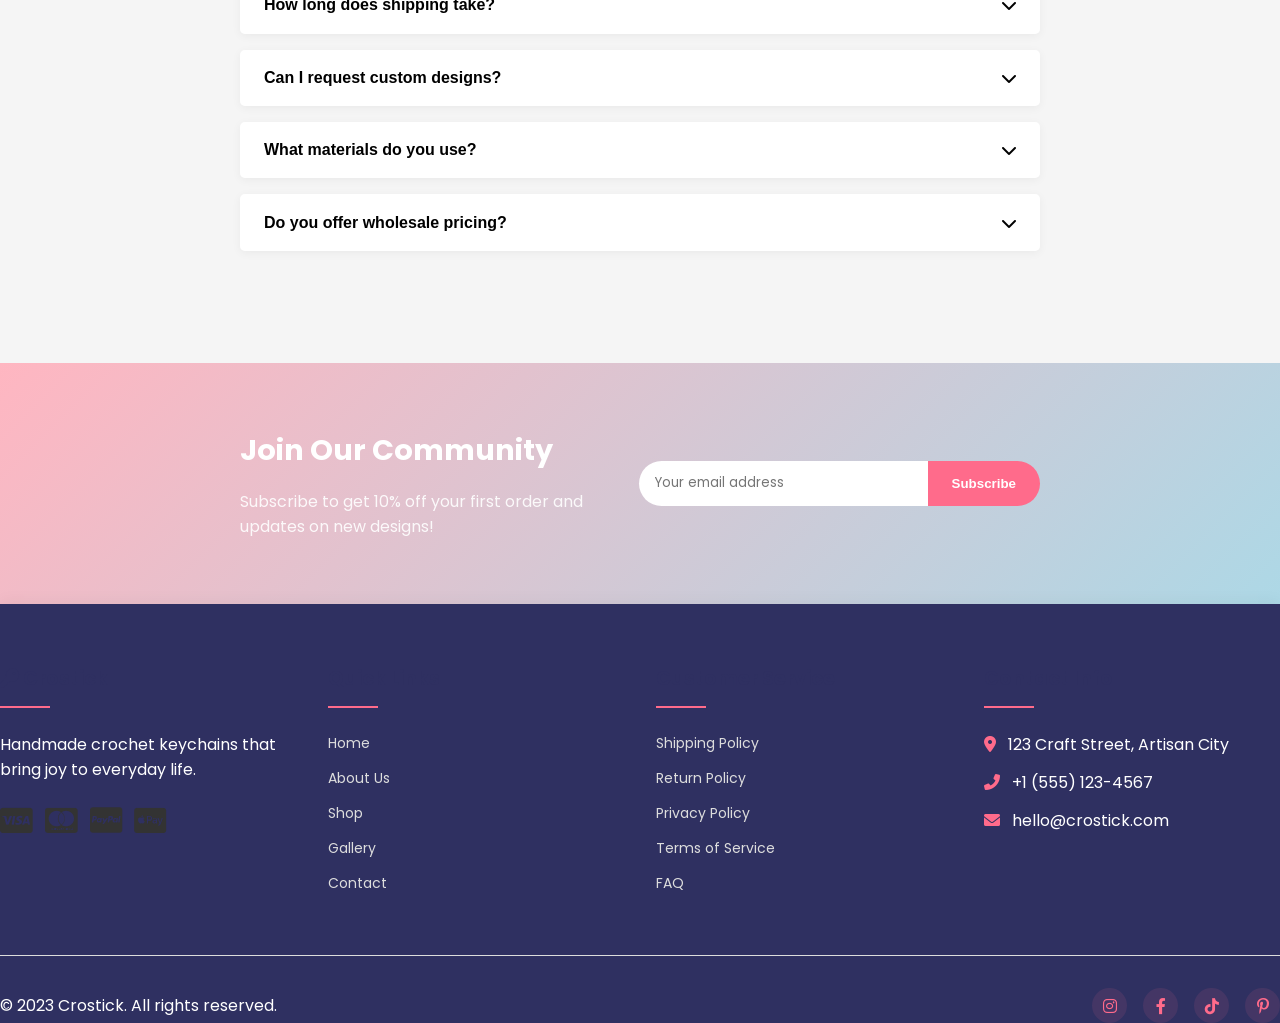
==== commit 29a5a5f2: "ingles" ====
--- a/index.html
+++ b/index.html
@@ -17,6 +17,35 @@
     .faq-item.active .faq-answer {
         max-height: 500px; /* Suficiente para el contenido */
     }
+
+    /* Estilos para la sección de Netiquette */
+    .netiquette-animated {
+        opacity: 0;
+        transform: translateY(20px);
+        transition: opacity 0.6s ease-out, transform 0.6s ease-out;
+    }
+    .netiquette-animated.show {
+        opacity: 1;
+        transform: translateY(0);
+    }
+
+    /* Estilos para las tarjetas de Netiquette */
+    .netiquette-card {
+        background: #fff;
+        border-radius: 8px;
+        padding: 20px;
+        text-align: center;
+        box-shadow: 0 4px 8px rgba(0,0,0,0.1);
+        transition: transform 0.3s;
+    }
+    .netiquette-card:hover {
+        transform: translateY(-5px);
+    }
+    .netiquette-icon {
+        font-size: 24px;
+        color: #6c63ff;
+        margin-bottom: 10px;
+    }
     </style>
 </head>
 <body>
@@ -301,65 +330,44 @@
         </div>
     </section>
 
-    <!-- Contact -->
-    <section id="contact" class="contact">
-        <div class="contact-container">
-            <div class="contact-info">
-                <h2>Get In Touch</h2>
-                <p>Have questions about custom orders or need assistance? Reach out to us!</p>
-                
-                <div class="info-item">
-                    <i class="fas fa-envelope"></i>
-                    <div>
-                        <h4>Email Us</h4>
-                        <p>hello@crostick.com</p>
-                    </div>
-                </div>
-                
-                <div class="info-item">
-                    <i class="fas fa-phone-alt"></i>
-                    <div>
-                        <h4>Call Us</h4>
-                        <p>+1 (555) 123-4567</p>
-                    </div>
-                </div>
-                
-                <div class="info-item">
-                    <i class="fas fa-map-marker-alt"></i>
-                    <div>
-                        <h4>Visit Us</h4>
-                        <p>123 Craft Street, Artisan City</p>
-                    </div>
-                </div>
-                
-                <div class="social-links">
-                    <a href="#"><i class="fab fa-instagram"></i></a>
-                    <a href="#"><i class="fab fa-facebook-f"></i></a>
-                    <a href="#"><i class="fab fa-tiktok"></i></a>
-                    <a href="#"><i class="fab fa-pinterest-p"></i></a>
-                </div>
-            </div>
-            
-            <div class="contact-form">
-                <h3>Send Us a Message</h3>
-                <form>
-                    <div class="form-group">
-                        <input type="text" placeholder="Your Name" required>
-                    </div>
-                    <div class="form-group">
-                        <input type="email" placeholder="Your Email" required>
-                    </div>
-                    <div class="form-group">
-                        <input type="text" placeholder="Subject">
-                    </div>
-                    <div class="form-group">
-                        <textarea placeholder="Your Message" rows="5" required></textarea>
-                    </div>
-                    <button type="submit" class="btn-submit">Send Message</button>
-                </form>
-            </div>
-        </div>
-    </section>
+   <!-- Netiquette Section -->
+<section id="netiquette" class="why netiquette">
+    <div class="section-header">
+        <h2> Netiquette</h2>
+        <div class="header-decoration"></div>
+    </div>
+    <div class="reasons">
+        <div class="reason-card">
+            <div class="reason-icon">
+                <i class="fas fa-hand-holding-heart"></i>
+            </div>
+            <h3>Respect & Kindness</h3>
+            <p>Be respectful and kind to others in the community. Everyone deserves a positive experience.</p>
+        </div>
+        <div class="reason-card">
+            <div class="reason-icon">
+                <i class="fas fa-comments"></i>
+            </div>
+            <h3>Constructive Feedback</h3>
+            <p>Share ideas and experiences that are helpful and uplifting for fellow users.</p>
+        </div>
+        <div class="reason-card">
+            <div class="reason-icon">
+                <i class="fas fa-user-shield"></i>
+            </div>
+            <h3>Privacy & Safety</h3>
+            <p>Protect your personal information and respect the privacy of others at all times.</p>
+        </div>
+        <div class="reason-card">
+            <div class="reason-icon">
+                <i class="fas fa-lightbulb"></i>
+            </div>
+            <h3>Creativity & Support</h3>
+            <p>Encourage individuality, creativity and be supportive of different styles and expressions.</p>
+        </div>
+    </div>
+</section>
+
 
     <!-- FAQ -->
     <section class="faq">
@@ -490,6 +498,21 @@
             item.classList.toggle('active');
         });
     });
+
+    // Animar la sección de Netiquette al hacer scroll
+    document.addEventListener('DOMContentLoaded', function() {
+        var netiquetteSection = document.querySelector('.netiquette-animated');
+        var observer = new IntersectionObserver(function(entries) {
+            entries.forEach(function(entry) {
+                if (entry.isIntersecting) {
+                    netiquetteSection.classList.add('show');
+                    observer.unobserve(entry.target);
+                }
+            });
+        }, { threshold: 0.1 });
+        
+        observer.observe(netiquetteSection);
+    });
     </script>
 </body>
 </html>
